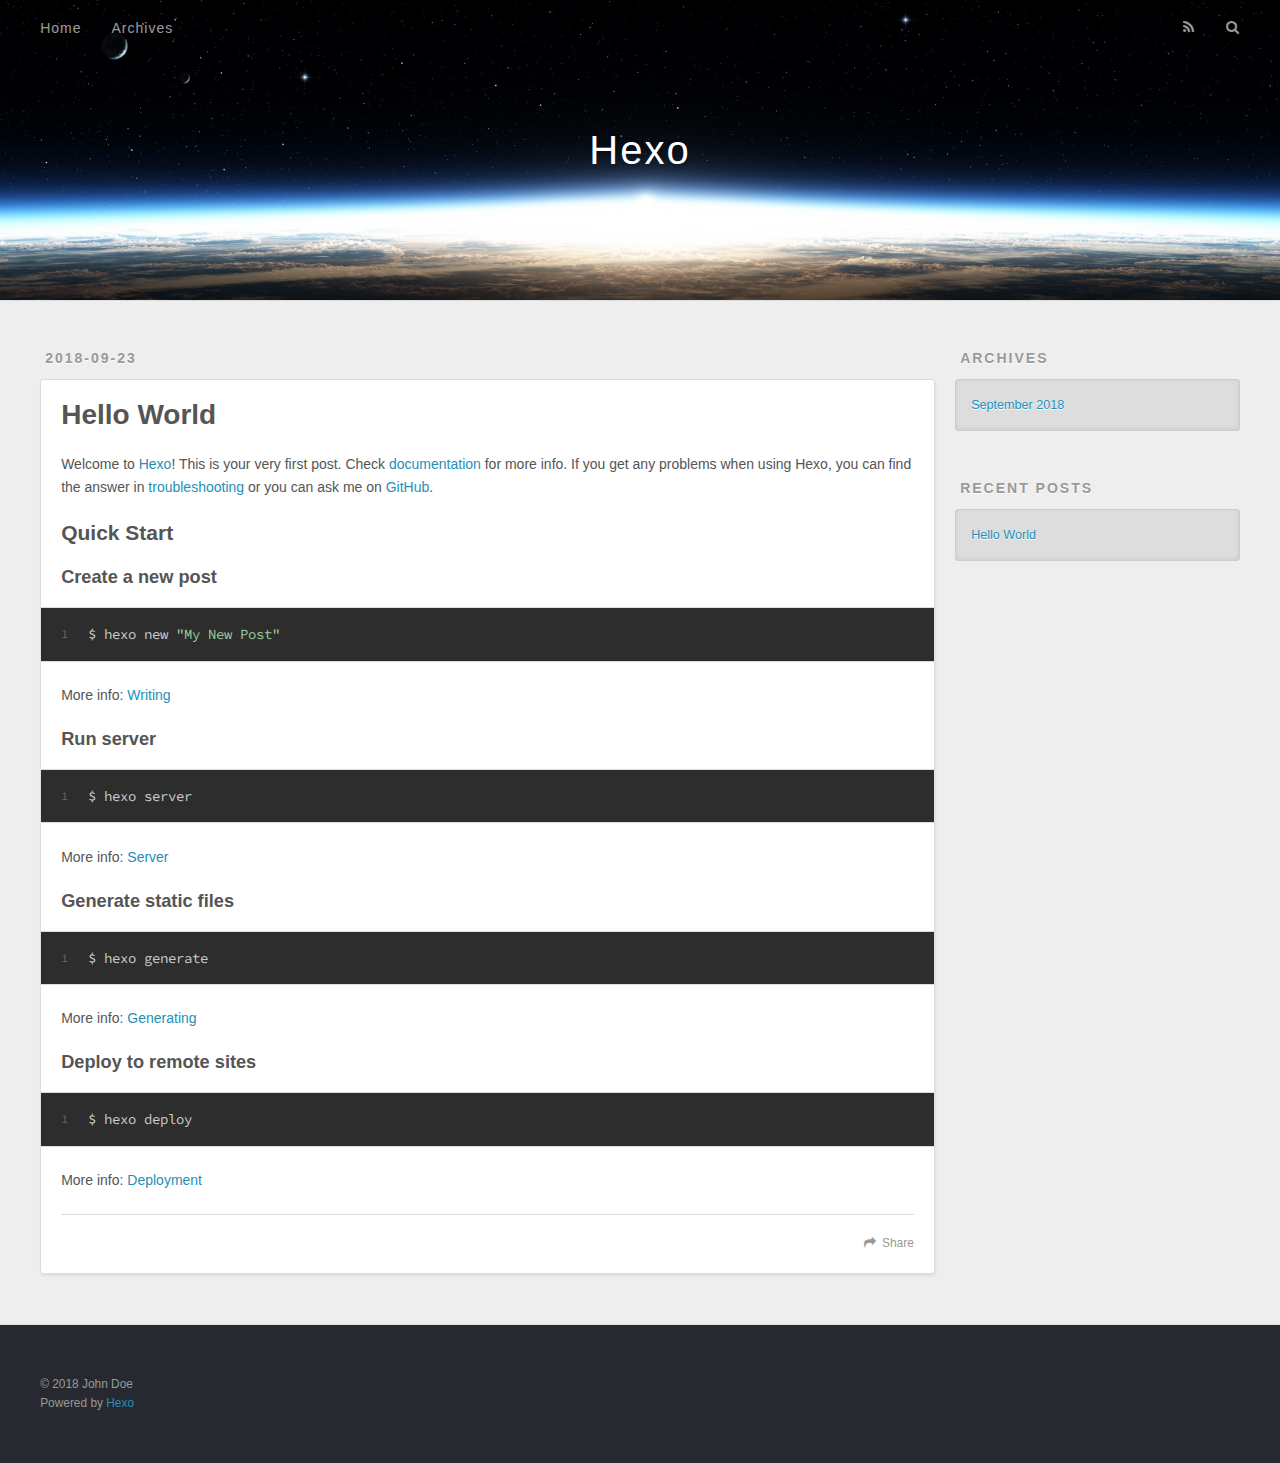
==== index.html @ f65abc01 "Site updated: 2018-09-23 00:51:08" ====
<!DOCTYPE html>
<html>
<head>
  <meta charset="utf-8">
  

  
  <title>Hexo</title>
  <meta name="viewport" content="width=device-width, initial-scale=1, maximum-scale=1">
  <meta property="og:type" content="website">
<meta property="og:title" content="Hexo">
<meta property="og:url" content="http://evan07.github.io/index.html">
<meta property="og:site_name" content="Hexo">
<meta property="og:locale" content="default">
<meta name="twitter:card" content="summary">
<meta name="twitter:title" content="Hexo">
  
    <link rel="alternate" href="/atom.xml" title="Hexo" type="application/atom+xml">
  
  
    <link rel="icon" href="/favicon.png">
  
  
    <link href="//fonts.googleapis.com/css?family=Source+Code+Pro" rel="stylesheet" type="text/css">
  
  <link rel="stylesheet" href="/css/style.css">
</head>

<body>
  <div id="container">
    <div id="wrap">
      <header id="header">
  <div id="banner"></div>
  <div id="header-outer" class="outer">
    <div id="header-title" class="inner">
      <h1 id="logo-wrap">
        <a href="/" id="logo">Hexo</a>
      </h1>
      
    </div>
    <div id="header-inner" class="inner">
      <nav id="main-nav">
        <a id="main-nav-toggle" class="nav-icon"></a>
        
          <a class="main-nav-link" href="/">Home</a>
        
          <a class="main-nav-link" href="/archives">Archives</a>
        
      </nav>
      <nav id="sub-nav">
        
          <a id="nav-rss-link" class="nav-icon" href="/atom.xml" title="RSS Feed"></a>
        
        <a id="nav-search-btn" class="nav-icon" title="Search"></a>
      </nav>
      <div id="search-form-wrap">
        <form action="//google.com/search" method="get" accept-charset="UTF-8" class="search-form"><input type="search" name="q" class="search-form-input" placeholder="Search"><button type="submit" class="search-form-submit">&#xF002;</button><input type="hidden" name="sitesearch" value="http://evan07.github.io"></form>
      </div>
    </div>
  </div>
</header>
      <div class="outer">
        <section id="main">
  
    <article id="post-hello-world" class="article article-type-post" itemscope itemprop="blogPost">
  <div class="article-meta">
    <a href="/2018/09/23/hello-world/" class="article-date">
  <time datetime="2018-09-22T16:39:13.902Z" itemprop="datePublished">2018-09-23</time>
</a>
    
  </div>
  <div class="article-inner">
    
    
      <header class="article-header">
        
  
    <h1 itemprop="name">
      <a class="article-title" href="/2018/09/23/hello-world/">Hello World</a>
    </h1>
  

      </header>
    
    <div class="article-entry" itemprop="articleBody">
      
        <p>Welcome to <a href="https://hexo.io/" target="_blank" rel="noopener">Hexo</a>! This is your very first post. Check <a href="https://hexo.io/docs/" target="_blank" rel="noopener">documentation</a> for more info. If you get any problems when using Hexo, you can find the answer in <a href="https://hexo.io/docs/troubleshooting.html" target="_blank" rel="noopener">troubleshooting</a> or you can ask me on <a href="https://github.com/hexojs/hexo/issues" target="_blank" rel="noopener">GitHub</a>.</p>
<h2 id="Quick-Start"><a href="#Quick-Start" class="headerlink" title="Quick Start"></a>Quick Start</h2><h3 id="Create-a-new-post"><a href="#Create-a-new-post" class="headerlink" title="Create a new post"></a>Create a new post</h3><figure class="highlight bash"><table><tr><td class="gutter"><pre><span class="line">1</span><br></pre></td><td class="code"><pre><span class="line">$ hexo new <span class="string">"My New Post"</span></span><br></pre></td></tr></table></figure>
<p>More info: <a href="https://hexo.io/docs/writing.html" target="_blank" rel="noopener">Writing</a></p>
<h3 id="Run-server"><a href="#Run-server" class="headerlink" title="Run server"></a>Run server</h3><figure class="highlight bash"><table><tr><td class="gutter"><pre><span class="line">1</span><br></pre></td><td class="code"><pre><span class="line">$ hexo server</span><br></pre></td></tr></table></figure>
<p>More info: <a href="https://hexo.io/docs/server.html" target="_blank" rel="noopener">Server</a></p>
<h3 id="Generate-static-files"><a href="#Generate-static-files" class="headerlink" title="Generate static files"></a>Generate static files</h3><figure class="highlight bash"><table><tr><td class="gutter"><pre><span class="line">1</span><br></pre></td><td class="code"><pre><span class="line">$ hexo generate</span><br></pre></td></tr></table></figure>
<p>More info: <a href="https://hexo.io/docs/generating.html" target="_blank" rel="noopener">Generating</a></p>
<h3 id="Deploy-to-remote-sites"><a href="#Deploy-to-remote-sites" class="headerlink" title="Deploy to remote sites"></a>Deploy to remote sites</h3><figure class="highlight bash"><table><tr><td class="gutter"><pre><span class="line">1</span><br></pre></td><td class="code"><pre><span class="line">$ hexo deploy</span><br></pre></td></tr></table></figure>
<p>More info: <a href="https://hexo.io/docs/deployment.html" target="_blank" rel="noopener">Deployment</a></p>

      
    </div>
    <footer class="article-footer">
      <a data-url="http://evan07.github.io/2018/09/23/hello-world/" data-id="cjmdo7o810000mcu5hd2kvxlh" class="article-share-link">Share</a>
      
      
    </footer>
  </div>
  
</article>


  


</section>
        
          <aside id="sidebar">
  
    

  
    

  
    
  
    
  <div class="widget-wrap">
    <h3 class="widget-title">Archives</h3>
    <div class="widget">
      <ul class="archive-list"><li class="archive-list-item"><a class="archive-list-link" href="/archives/2018/09/">September 2018</a></li></ul>
    </div>
  </div>


  
    
  <div class="widget-wrap">
    <h3 class="widget-title">Recent Posts</h3>
    <div class="widget">
      <ul>
        
          <li>
            <a href="/2018/09/23/hello-world/">Hello World</a>
          </li>
        
      </ul>
    </div>
  </div>

  
</aside>
        
      </div>
      <footer id="footer">
  
  <div class="outer">
    <div id="footer-info" class="inner">
      &copy; 2018 John Doe<br>
      Powered by <a href="http://hexo.io/" target="_blank">Hexo</a>
    </div>
  </div>
</footer>
    </div>
    <nav id="mobile-nav">
  
    <a href="/" class="mobile-nav-link">Home</a>
  
    <a href="/archives" class="mobile-nav-link">Archives</a>
  
</nav>
    

<script src="//ajax.googleapis.com/ajax/libs/jquery/2.0.3/jquery.min.js"></script>


  <link rel="stylesheet" href="/fancybox/jquery.fancybox.css">
  <script src="/fancybox/jquery.fancybox.pack.js"></script>


<script src="/js/script.js"></script>



  </div>
</body>
</html>
---- css/style.css ----
body {
  width: 100%;
}
body:before,
body:after {
  content: "";
  display: table;
}
body:after {
  clear: both;
}
html,
body,
div,
span,
applet,
object,
iframe,
h1,
h2,
h3,
h4,
h5,
h6,
p,
blockquote,
pre,
a,
abbr,
acronym,
address,
big,
cite,
code,
del,
dfn,
em,
img,
ins,
kbd,
q,
s,
samp,
small,
strike,
strong,
sub,
sup,
tt,
var,
dl,
dt,
dd,
ol,
ul,
li,
fieldset,
form,
label,
legend,
table,
caption,
tbody,
tfoot,
thead,
tr,
th,
td {
  margin: 0;
  padding: 0;
  border: 0;
  outline: 0;
  font-weight: inherit;
  font-style: inherit;
  font-family: inherit;
  font-size: 100%;
  vertical-align: baseline;
}
body {
  line-height: 1;
  color: #000;
  background: #fff;
}
ol,
ul {
  list-style: none;
}
table {
  border-collapse: separate;
  border-spacing: 0;
  vertical-align: middle;
}
caption,
th,
td {
  text-align: left;
  font-weight: normal;
  vertical-align: middle;
}
a img {
  border: none;
}
input,
button {
  margin: 0;
  padding: 0;
}
input::-moz-focus-inner,
button::-moz-focus-inner {
  border: 0;
  padding: 0;
}
@font-face {
  font-family: FontAwesome;
  font-style: normal;
  font-weight: normal;
  src: url("fonts/fontawesome-webfont.eot?v=#4.0.3");
  src: url("fonts/fontawesome-webfont.eot?#iefix&v=#4.0.3") format("embedded-opentype"), url("fonts/fontawesome-webfont.woff?v=#4.0.3") format("woff"), url("fonts/fontawesome-webfont.ttf?v=#4.0.3") format("truetype"), url("fonts/fontawesome-webfont.svg#fontawesomeregular?v=#4.0.3") format("svg");
}
html,
body,
#container {
  height: 100%;
}
body {
  background: #eee;
  font: 14px -apple-system, BlinkMacSystemFont, "Segoe UI", "Roboto", "Oxygen", "Ubuntu", "Cantarell", "Fira Sans", "Droid Sans", "Helvetica Neue", sans-serif;
  -webkit-text-size-adjust: 100%;
}
.outer {
  max-width: 1220px;
  margin: 0 auto;
  padding: 0 20px;
}
.outer:before,
.outer:after {
  content: "";
  display: table;
}
.outer:after {
  clear: both;
}
.inner {
  display: inline;
  float: left;
  width: 98.33333333333333%;
  margin: 0 0.833333333333333%;
}
.left,
.alignleft {
  float: left;
}
.right,
.alignright {
  float: right;
}
.clear {
  clear: both;
}
#container {
  position: relative;
}
.mobile-nav-on {
  overflow: hidden;
}
#wrap {
  height: 100%;
  width: 100%;
  position: absolute;
  top: 0;
  left: 0;
  -webkit-transition: 0.2s ease-out;
  -moz-transition: 0.2s ease-out;
  -ms-transition: 0.2s ease-out;
  transition: 0.2s ease-out;
  z-index: 1;
  background: #eee;
}
.mobile-nav-on #wrap {
  left: 280px;
}
@media screen and (min-width: 768px) {
  #main {
    display: inline;
    float: left;
    width: 73.33333333333333%;
    margin: 0 0.833333333333333%;
  }
}
.article-date,
.article-category-link,
.archive-year,
.widget-title {
  text-decoration: none;
  text-transform: uppercase;
  letter-spacing: 2px;
  color: #999;
  margin-bottom: 1em;
  margin-left: 5px;
  line-height: 1em;
  text-shadow: 0 1px #fff;
  font-weight: bold;
}
.article-inner,
.archive-article-inner {
  background: #fff;
  -webkit-box-shadow: 1px 2px 3px #ddd;
  box-shadow: 1px 2px 3px #ddd;
  border: 1px solid #ddd;
  border-radius: 3px;
}
.article-entry h1,
.widget h1 {
  font-size: 2em;
}
.article-entry h2,
.widget h2 {
  font-size: 1.5em;
}
.article-entry h3,
.widget h3 {
  font-size: 1.3em;
}
.article-entry h4,
.widget h4 {
  font-size: 1.2em;
}
.article-entry h5,
.widget h5 {
  font-size: 1em;
}
.article-entry h6,
.widget h6 {
  font-size: 1em;
  color: #999;
}
.article-entry hr,
.widget hr {
  border: 1px dashed #ddd;
}
.article-entry strong,
.widget strong {
  font-weight: bold;
}
.article-entry em,
.widget em,
.article-entry cite,
.widget cite {
  font-style: italic;
}
.article-entry sup,
.widget sup,
.article-entry sub,
.widget sub {
  font-size: 0.75em;
  line-height: 0;
  position: relative;
  vertical-align: baseline;
}
.article-entry sup,
.widget sup {
  top: -0.5em;
}
.article-entry sub,
.widget sub {
  bottom: -0.2em;
}
.article-entry small,
.widget small {
  font-size: 0.85em;
}
.article-entry acronym,
.widget acronym,
.article-entry abbr,
.widget abbr {
  border-bottom: 1px dotted;
}
.article-entry ul,
.widget ul,
.article-entry ol,
.widget ol,
.article-entry dl,
.widget dl {
  margin: 0 20px;
  line-height: 1.6em;
}
.article-entry ul ul,
.widget ul ul,
.article-entry ol ul,
.widget ol ul,
.article-entry ul ol,
.widget ul ol,
.article-entry ol ol,
.widget ol ol {
  margin-top: 0;
  margin-bottom: 0;
}
.article-entry ul,
.widget ul {
  list-style: disc;
}
.article-entry ol,
.widget ol {
  list-style: decimal;
}
.article-entry dt,
.widget dt {
  font-weight: bold;
}
#header {
  height: 300px;
  position: relative;
  border-bottom: 1px solid #ddd;
}
#header:before,
#header:after {
  content: "";
  position: absolute;
  left: 0;
  right: 0;
  height: 40px;
}
#header:before {
  top: 0;
  background: -webkit-linear-gradient(rgba(0,0,0,0.2), transparent);
  background: -moz-linear-gradient(rgba(0,0,0,0.2), transparent);
  background: -ms-linear-gradient(rgba(0,0,0,0.2), transparent);
  background: linear-gradient(rgba(0,0,0,0.2), transparent);
}
#header:after {
  bottom: 0;
  background: -webkit-linear-gradient(transparent, rgba(0,0,0,0.2));
  background: -moz-linear-gradient(transparent, rgba(0,0,0,0.2));
  background: -ms-linear-gradient(transparent, rgba(0,0,0,0.2));
  background: linear-gradient(transparent, rgba(0,0,0,0.2));
}
#header-outer {
  height: 100%;
  position: relative;
}
#header-inner {
  position: relative;
  overflow: hidden;
}
#banner {
  position: absolute;
  top: 0;
  left: 0;
  width: 100%;
  height: 100%;
  background: url("images/banner.jpg") center #000;
  -webkit-background-size: cover;
  -moz-background-size: cover;
  background-size: cover;
  z-index: -1;
}
#header-title {
  text-align: center;
  height: 40px;
  position: absolute;
  top: 50%;
  left: 0;
  margin-top: -20px;
}
#logo,
#subtitle {
  text-decoration: none;
  color: #fff;
  font-weight: 300;
  text-shadow: 0 1px 4px rgba(0,0,0,0.3);
}
#logo {
  font-size: 40px;
  line-height: 40px;
  letter-spacing: 2px;
}
#subtitle {
  font-size: 16px;
  line-height: 16px;
  letter-spacing: 1px;
}
#subtitle-wrap {
  margin-top: 16px;
}
#main-nav {
  float: left;
  margin-left: -15px;
}
.nav-icon,
.main-nav-link {
  float: left;
  color: #fff;
  opacity: 0.6;
  text-decoration: none;
  text-shadow: 0 1px rgba(0,0,0,0.2);
  -webkit-transition: opacity 0.2s;
  -moz-transition: opacity 0.2s;
  -ms-transition: opacity 0.2s;
  transition: opacity 0.2s;
  display: block;
  padding: 20px 15px;
}
.nav-icon:hover,
.main-nav-link:hover {
  opacity: 1;
}
.nav-icon {
  font-family: FontAwesome;
  text-align: center;
  font-size: 14px;
  width: 14px;
  height: 14px;
  padding: 20px 15px;
  position: relative;
  cursor: pointer;
}
.main-nav-link {
  font-weight: 300;
  letter-spacing: 1px;
}
@media screen and (max-width: 479px) {
  .main-nav-link {
    display: none;
  }
}
#main-nav-toggle {
  display: none;
}
#main-nav-toggle:before {
  content: "\f0c9";
}
@media screen and (max-width: 479px) {
  #main-nav-toggle {
    display: block;
  }
}
#sub-nav {
  float: right;
  margin-right: -15px;
}
#nav-rss-link:before {
  content: "\f09e";
}
#nav-search-btn:before {
  content: "\f002";
}
#search-form-wrap {
  position: absolute;
  top: 15px;
  width: 150px;
  height: 30px;
  right: -150px;
  opacity: 0;
  -webkit-transition: 0.2s ease-out;
  -moz-transition: 0.2s ease-out;
  -ms-transition: 0.2s ease-out;
  transition: 0.2s ease-out;
}
#search-form-wrap.on {
  opacity: 1;
  right: 0;
}
@media screen and (max-width: 479px) {
  #search-form-wrap {
    width: 100%;
    right: -100%;
  }
}
.search-form {
  position: absolute;
  top: 0;
  left: 0;
  right: 0;
  background: #fff;
  padding: 5px 15px;
  border-radius: 15px;
  -webkit-box-shadow: 0 0 10px rgba(0,0,0,0.3);
  box-shadow: 0 0 10px rgba(0,0,0,0.3);
}
.search-form-input {
  border: none;
  background: none;
  color: #555;
  width: 100%;
  font: 13px -apple-system, BlinkMacSystemFont, "Segoe UI", "Roboto", "Oxygen", "Ubuntu", "Cantarell", "Fira Sans", "Droid Sans", "Helvetica Neue", sans-serif;
  outline: none;
}
.search-form-input::-webkit-search-results-decoration,
.search-form-input::-webkit-search-cancel-button {
  -webkit-appearance: none;
}
.search-form-submit {
  position: absolute;
  top: 50%;
  right: 10px;
  margin-top: -7px;
  font: 13px FontAwesome;
  border: none;
  background: none;
  color: #bbb;
  cursor: pointer;
}
.search-form-submit:hover,
.search-form-submit:focus {
  color: #777;
}
.article {
  margin: 50px 0;
}
.article-inner {
  overflow: hidden;
}
.article-meta:before,
.article-meta:after {
  content: "";
  display: table;
}
.article-meta:after {
  clear: both;
}
.article-date {
  float: left;
}
.article-category {
  float: left;
  line-height: 1em;
  color: #ccc;
  text-shadow: 0 1px #fff;
  margin-left: 8px;
}
.article-category:before {
  content: "\2022";
}
.article-category-link {
  margin: 0 12px 1em;
}
.article-header {
  padding: 20px 20px 0;
}
.article-title {
  text-decoration: none;
  font-size: 2em;
  font-weight: bold;
  color: #555;
  line-height: 1.1em;
  -webkit-transition: color 0.2s;
  -moz-transition: color 0.2s;
  -ms-transition: color 0.2s;
  transition: color 0.2s;
}
a.article-title:hover {
  color: #258fb8;
}
.article-entry {
  color: #555;
  padding: 0 20px;
}
.article-entry:before,
.article-entry:after {
  content: "";
  display: table;
}
.article-entry:after {
  clear: both;
}
.article-entry p,
.article-entry table {
  line-height: 1.6em;
  margin: 1.6em 0;
}
.article-entry h1,
.article-entry h2,
.article-entry h3,
.article-entry h4,
.article-entry h5,
.article-entry h6 {
  font-weight: bold;
}
.article-entry h1,
.article-entry h2,
.article-entry h3,
.article-entry h4,
.article-entry h5,
.article-entry h6 {
  line-height: 1.1em;
  margin: 1.1em 0;
}
.article-entry a {
  color: #258fb8;
  text-decoration: none;
}
.article-entry a:hover {
  text-decoration: underline;
}
.article-entry ul,
.article-entry ol,
.article-entry dl {
  margin-top: 1.6em;
  margin-bottom: 1.6em;
}
.article-entry img,
.article-entry video {
  max-width: 100%;
  height: auto;
  display: block;
  margin: auto;
}
.article-entry iframe {
  border: none;
}
.article-entry table {
  width: 100%;
  border-collapse: collapse;
  border-spacing: 0;
}
.article-entry th {
  font-weight: bold;
  border-bottom: 3px solid #ddd;
  padding-bottom: 0.5em;
}
.article-entry td {
  border-bottom: 1px solid #ddd;
  padding: 10px 0;
}
.article-entry blockquote {
  font-family: Georgia, "Times New Roman", serif;
  font-size: 1.4em;
  margin: 1.6em 20px;
  text-align: center;
}
.article-entry blockquote footer {
  font-size: 14px;
  margin: 1.6em 0;
  font-family: -apple-system, BlinkMacSystemFont, "Segoe UI", "Roboto", "Oxygen", "Ubuntu", "Cantarell", "Fira Sans", "Droid Sans", "Helvetica Neue", sans-serif;
}
.article-entry blockquote footer cite:before {
  content: "—";
  padding: 0 0.5em;
}
.article-entry .pullquote {
  text-align: left;
  width: 45%;
  margin: 0;
}
.article-entry .pullquote.left {
  margin-left: 0.5em;
  margin-right: 1em;
}
.article-entry .pullquote.right {
  margin-right: 0.5em;
  margin-left: 1em;
}
.article-entry .caption {
  color: #999;
  display: block;
  font-size: 0.9em;
  margin-top: 0.5em;
  position: relative;
  text-align: center;
}
.article-entry .video-container {
  position: relative;
  padding-top: 56.25%;
  height: 0;
  overflow: hidden;
}
.article-entry .video-container iframe,
.article-entry .video-container object,
.article-entry .video-container embed {
  position: absolute;
  top: 0;
  left: 0;
  width: 100%;
  height: 100%;
  margin-top: 0;
}
.article-more-link a {
  display: inline-block;
  line-height: 1em;
  padding: 6px 15px;
  border-radius: 15px;
  background: #eee;
  color: #999;
  text-shadow: 0 1px #fff;
  text-decoration: none;
}
.article-more-link a:hover {
  background: #258fb8;
  color: #fff;
  text-decoration: none;
  text-shadow: 0 1px #1e7293;
}
.article-footer {
  font-size: 0.85em;
  line-height: 1.6em;
  border-top: 1px solid #ddd;
  padding-top: 1.6em;
  margin: 0 20px 20px;
}
.article-footer:before,
.article-footer:after {
  content: "";
  display: table;
}
.article-footer:after {
  clear: both;
}
.article-footer a {
  color: #999;
  text-decoration: none;
}
.article-footer a:hover {
  color: #555;
}
.article-tag-list-item {
  float: left;
  margin-right: 10px;
}
.article-tag-list-link:before {
  content: "#";
}
.article-comment-link {
  float: right;
}
.article-comment-link:before {
  content: "\f075";
  font-family: FontAwesome;
  padding-right: 8px;
}
.article-share-link {
  cursor: pointer;
  float: right;
  margin-left: 20px;
}
.article-share-link:before {
  content: "\f064";
  font-family: FontAwesome;
  padding-right: 6px;
}
#article-nav {
  position: relative;
}
#article-nav:before,
#article-nav:after {
  content: "";
  display: table;
}
#article-nav:after {
  clear: both;
}
@media screen and (min-width: 768px) {
  #article-nav {
    margin: 50px 0;
  }
  #article-nav:before {
    width: 8px;
    height: 8px;
    position: absolute;
    top: 50%;
    left: 50%;
    margin-top: -4px;
    margin-left: -4px;
    content: "";
    border-radius: 50%;
    background: #ddd;
    -webkit-box-shadow: 0 1px 2px #fff;
    box-shadow: 0 1px 2px #fff;
  }
}
.article-nav-link-wrap {
  text-decoration: none;
  text-shadow: 0 1px #fff;
  color: #999;
  -webkit-box-sizing: border-box;
  -moz-box-sizing: border-box;
  box-sizing: border-box;
  margin-top: 50px;
  text-align: center;
  display: block;
}
.article-nav-link-wrap:hover {
  color: #555;
}
@media screen and (min-width: 768px) {
  .article-nav-link-wrap {
    width: 50%;
    margin-top: 0;
  }
}
@media screen and (min-width: 768px) {
  #article-nav-newer {
    float: left;
    text-align: right;
    padding-right: 20px;
  }
}
@media screen and (min-width: 768px) {
  #article-nav-older {
    float: right;
    text-align: left;
    padding-left: 20px;
  }
}
.article-nav-caption {
  text-transform: uppercase;
  letter-spacing: 2px;
  color: #ddd;
  line-height: 1em;
  font-weight: bold;
}
#article-nav-newer .article-nav-caption {
  margin-right: -2px;
}
.article-nav-title {
  font-size: 0.85em;
  line-height: 1.6em;
  margin-top: 0.5em;
}
.article-share-box {
  position: absolute;
  display: none;
  background: #fff;
  -webkit-box-shadow: 1px 2px 10px rgba(0,0,0,0.2);
  box-shadow: 1px 2px 10px rgba(0,0,0,0.2);
  border-radius: 3px;
  margin-left: -145px;
  overflow: hidden;
  z-index: 1;
}
.article-share-box.on {
  display: block;
}
.article-share-input {
  width: 100%;
  background: none;
  -webkit-box-sizing: border-box;
  -moz-box-sizing: border-box;
  box-sizing: border-box;
  font: 14px -apple-system, BlinkMacSystemFont, "Segoe UI", "Roboto", "Oxygen", "Ubuntu", "Cantarell", "Fira Sans", "Droid Sans", "Helvetica Neue", sans-serif;
  padding: 0 15px;
  color: #555;
  outline: none;
  border: 1px solid #ddd;
  border-radius: 3px 3px 0 0;
  height: 36px;
  line-height: 36px;
}
.article-share-links {
  background: #eee;
}
.article-share-links:before,
.article-share-links:after {
  content: "";
  display: table;
}
.article-share-links:after {
  clear: both;
}
.article-share-twitter,
.article-share-facebook,
.article-share-pinterest,
.article-share-google {
  width: 50px;
  height: 36px;
  display: block;
  float: left;
  position: relative;
  color: #999;
  text-shadow: 0 1px #fff;
}
.article-share-twitter:before,
.article-share-facebook:before,
.article-share-pinterest:before,
.article-share-google:before {
  font-size: 20px;
  font-family: FontAwesome;
  width: 20px;
  height: 20px;
  position: absolute;
  top: 50%;
  left: 50%;
  margin-top: -10px;
  margin-left: -10px;
  text-align: center;
}
.article-share-twitter:hover,
.article-share-facebook:hover,
.article-share-pinterest:hover,
.article-share-google:hover {
  color: #fff;
}
.article-share-twitter:before {
  content: "\f099";
}
.article-share-twitter:hover {
  background: #00aced;
  text-shadow: 0 1px #008abe;
}
.article-share-facebook:before {
  content: "\f09a";
}
.article-share-facebook:hover {
  background: #3b5998;
  text-shadow: 0 1px #2f477a;
}
.article-share-pinterest:before {
  content: "\f0d2";
}
.article-share-pinterest:hover {
  background: #cb2027;
  text-shadow: 0 1px #a21a1f;
}
.article-share-google:before {
  content: "\f0d5";
}
.article-share-google:hover {
  background: #dd4b39;
  text-shadow: 0 1px #be3221;
}
.article-gallery {
  background: #000;
  position: relative;
}
.article-gallery-photos {
  position: relative;
  overflow: hidden;
}
.article-gallery-img {
  display: none;
  max-width: 100%;
}
.article-gallery-img:first-child {
  display: block;
}
.article-gallery-img.loaded {
  position: absolute;
  display: block;
}
.article-gallery-img img {
  display: block;
  max-width: 100%;
  margin: 0 auto;
}
#comments {
  background: #fff;
  -webkit-box-shadow: 1px 2px 3px #ddd;
  box-shadow: 1px 2px 3px #ddd;
  padding: 20px;
  border: 1px solid #ddd;
  border-radius: 3px;
  margin: 50px 0;
}
#comments a {
  color: #258fb8;
}
.archives-wrap {
  margin: 50px 0;
}
.archives:before,
.archives:after {
  content: "";
  display: table;
}
.archives:after {
  clear: both;
}
.archive-year-wrap {
  margin-bottom: 1em;
}
.archives {
  -webkit-column-gap: 10px;
  -moz-column-gap: 10px;
  column-gap: 10px;
}
@media screen and (min-width: 480px) and (max-width: 767px) {
  .archives {
    -webkit-column-count: 2;
    -moz-column-count: 2;
    column-count: 2;
  }
}
@media screen and (min-width: 768px) {
  .archives {
    -webkit-column-count: 3;
    -moz-column-count: 3;
    column-count: 3;
  }
}
.archive-article {
  -webkit-column-break-inside: avoid;
  page-break-inside: avoid;
  overflow: hidden;
  break-inside: avoid-column;
}
.archive-article-inner {
  padding: 10px;
  margin-bottom: 15px;
}
.archive-article-title {
  text-decoration: none;
  font-weight: bold;
  color: #555;
  -webkit-transition: color 0.2s;
  -moz-transition: color 0.2s;
  -ms-transition: color 0.2s;
  transition: color 0.2s;
  line-height: 1.6em;
}
.archive-article-title:hover {
  color: #258fb8;
}
.archive-article-footer {
  margin-top: 1em;
}
.archive-article-date {
  color: #999;
  text-decoration: none;
  font-size: 0.85em;
  line-height: 1em;
  margin-bottom: 0.5em;
  display: block;
}
#page-nav {
  margin: 50px auto;
  background: #fff;
  -webkit-box-shadow: 1px 2px 3px #ddd;
  box-shadow: 1px 2px 3px #ddd;
  border: 1px solid #ddd;
  border-radius: 3px;
  text-align: center;
  color: #999;
  overflow: hidden;
}
#page-nav:before,
#page-nav:after {
  content: "";
  display: table;
}
#page-nav:after {
  clear: both;
}
#page-nav a,
#page-nav span {
  padding: 10px 20px;
  line-height: 1;
  height: 2ex;
}
#page-nav a {
  color: #999;
  text-decoration: none;
}
#page-nav a:hover {
  background: #999;
  color: #fff;
}
#page-nav .prev {
  float: left;
}
#page-nav .next {
  float: right;
}
#page-nav .page-number {
  display: inline-block;
}
@media screen and (max-width: 479px) {
  #page-nav .page-number {
    display: none;
  }
}
#page-nav .current {
  color: #555;
  font-weight: bold;
}
#page-nav .space {
  color: #ddd;
}
#footer {
  background: #262a30;
  padding: 50px 0;
  border-top: 1px solid #ddd;
  color: #999;
}
#footer a {
  color: #258fb8;
  text-decoration: none;
}
#footer a:hover {
  text-decoration: underline;
}
#footer-info {
  line-height: 1.6em;
  font-size: 0.85em;
}
.article-entry pre,
.article-entry .highlight {
  background: #2d2d2d;
  margin: 0 -20px;
  padding: 15px 20px;
  border-style: solid;
  border-color: #ddd;
  border-width: 1px 0;
  overflow: auto;
  color: #ccc;
  line-height: 22.400000000000002px;
}
.article-entry .highlight .gutter pre,
.article-entry .gist .gist-file .gist-data .line-numbers {
  color: #666;
  font-size: 0.85em;
}
.article-entry pre,
.article-entry code {
  font-family: "Source Code Pro", Consolas, Monaco, Menlo, Consolas, monospace;
}
.article-entry code {
  background: #eee;
  text-shadow: 0 1px #fff;
  padding: 0 0.3em;
}
.article-entry pre code {
  background: none;
  text-shadow: none;
  padding: 0;
}
.article-entry .highlight pre {
  border: none;
  margin: 0;
  padding: 0;
}
.article-entry .highlight table {
  margin: 0;
  width: auto;
}
.article-entry .highlight td {
  border: none;
  padding: 0;
}
.article-entry .highlight figcaption {
  font-size: 0.85em;
  color: #999;
  line-height: 1em;
  margin-bottom: 1em;
}
.article-entry .highlight figcaption:before,
.article-entry .highlight figcaption:after {
  content: "";
  display: table;
}
.article-entry .highlight figcaption:after {
  clear: both;
}
.article-entry .highlight figcaption a {
  float: right;
}
.article-entry .highlight .gutter pre {
  text-align: right;
  padding-right: 20px;
}
.article-entry .highlight .line {
  height: 22.400000000000002px;
}
.article-entry .highlight .line.marked {
  background: #515151;
}
.article-entry .gist {
  margin: 0 -20px;
  border-style: solid;
  border-color: #ddd;
  border-width: 1px 0;
  background: #2d2d2d;
  padding: 15px 20px 15px 0;
}
.article-entry .gist .gist-file {
  border: none;
  font-family: "Source Code Pro", Consolas, Monaco, Menlo, Consolas, monospace;
  margin: 0;
}
.article-entry .gist .gist-file .gist-data {
  background: none;
  border: none;
}
.article-entry .gist .gist-file .gist-data .line-numbers {
  background: none;
  border: none;
  padding: 0 20px 0 0;
}
.article-entry .gist .gist-file .gist-data .line-data {
  padding: 0 !important;
}
.article-entry .gist .gist-file .highlight {
  margin: 0;
  padding: 0;
  border: none;
}
.article-entry .gist .gist-file .gist-meta {
  background: #2d2d2d;
  color: #999;
  font: 0.85em -apple-system, BlinkMacSystemFont, "Segoe UI", "Roboto", "Oxygen", "Ubuntu", "Cantarell", "Fira Sans", "Droid Sans", "Helvetica Neue", sans-serif;
  text-shadow: 0 0;
  padding: 0;
  margin-top: 1em;
  margin-left: 20px;
}
.article-entry .gist .gist-file .gist-meta a {
  color: #258fb8;
  font-weight: normal;
}
.article-entry .gist .gist-file .gist-meta a:hover {
  text-decoration: underline;
}
pre .comment,
pre .title {
  color: #999;
}
pre .variable,
pre .attribute,
pre .tag,
pre .regexp,
pre .ruby .constant,
pre .xml .tag .title,
pre .xml .pi,
pre .xml .doctype,
pre .html .doctype,
pre .css .id,
pre .css .class,
pre .css .pseudo {
  color: #f2777a;
}
pre .number,
pre .preprocessor,
pre .built_in,
pre .literal,
pre .params,
pre .constant {
  color: #f99157;
}
pre .class,
pre .ruby .class .title,
pre .css .rules .attribute {
  color: #9c9;
}
pre .string,
pre .value,
pre .inheritance,
pre .header,
pre .ruby .symbol,
pre .xml .cdata {
  color: #9c9;
}
pre .css .hexcolor {
  color: #6cc;
}
pre .function,
pre .python .decorator,
pre .python .title,
pre .ruby .function .title,
pre .ruby .title .keyword,
pre .perl .sub,
pre .javascript .title,
pre .coffeescript .title {
  color: #69c;
}
pre .keyword,
pre .javascript .function {
  color: #c9c;
}
@media screen and (max-width: 479px) {
  #mobile-nav {
    position: absolute;
    top: 0;
    left: 0;
    width: 280px;
    height: 100%;
    background: #191919;
    border-right: 1px solid #fff;
  }
}
@media screen and (max-width: 479px) {
  .mobile-nav-link {
    display: block;
    color: #999;
    text-decoration: none;
    padding: 15px 20px;
    font-weight: bold;
  }
  .mobile-nav-link:hover {
    color: #fff;
  }
}
@media screen and (min-width: 768px) {
  #sidebar {
    display: inline;
    float: left;
    width: 23.333333333333332%;
    margin: 0 0.833333333333333%;
  }
}
.widget-wrap {
  margin: 50px 0;
}
.widget {
  color: #777;
  text-shadow: 0 1px #fff;
  background: #ddd;
  -webkit-box-shadow: 0 -1px 4px #ccc inset;
  box-shadow: 0 -1px 4px #ccc inset;
  border: 1px solid #ccc;
  padding: 15px;
  border-radius: 3px;
}
.widget a {
  color: #258fb8;
  text-decoration: none;
}
.widget a:hover {
  text-decoration: underline;
}
.widget ul ul,
.widget ol ul,
.widget dl ul,
.widget ul ol,
.widget ol ol,
.widget dl ol,
.widget ul dl,
.widget ol dl,
.widget dl dl {
  margin-left: 15px;
  list-style: disc;
}
.widget {
  line-height: 1.6em;
  word-wrap: break-word;
  font-size: 0.9em;
}
.widget ul,
.widget ol {
  list-style: none;
  margin: 0;
}
.widget ul ul,
.widget ol ul,
.widget ul ol,
.widget ol ol {
  margin: 0 20px;
}
.widget ul ul,
.widget ol ul {
  list-style: disc;
}
.widget ul ol,
.widget ol ol {
  list-style: decimal;
}
.category-list-count,
.tag-list-count,
.archive-list-count {
  padding-left: 5px;
  color: #999;
  font-size: 0.85em;
}
.category-list-count:before,
.tag-list-count:before,
.archive-list-count:before {
  content: "(";
}
.category-list-count:after,
.tag-list-count:after,
.archive-list-count:after {
  content: ")";
}
.tagcloud a {
  margin-right: 5px;
  display: inline-block;
}
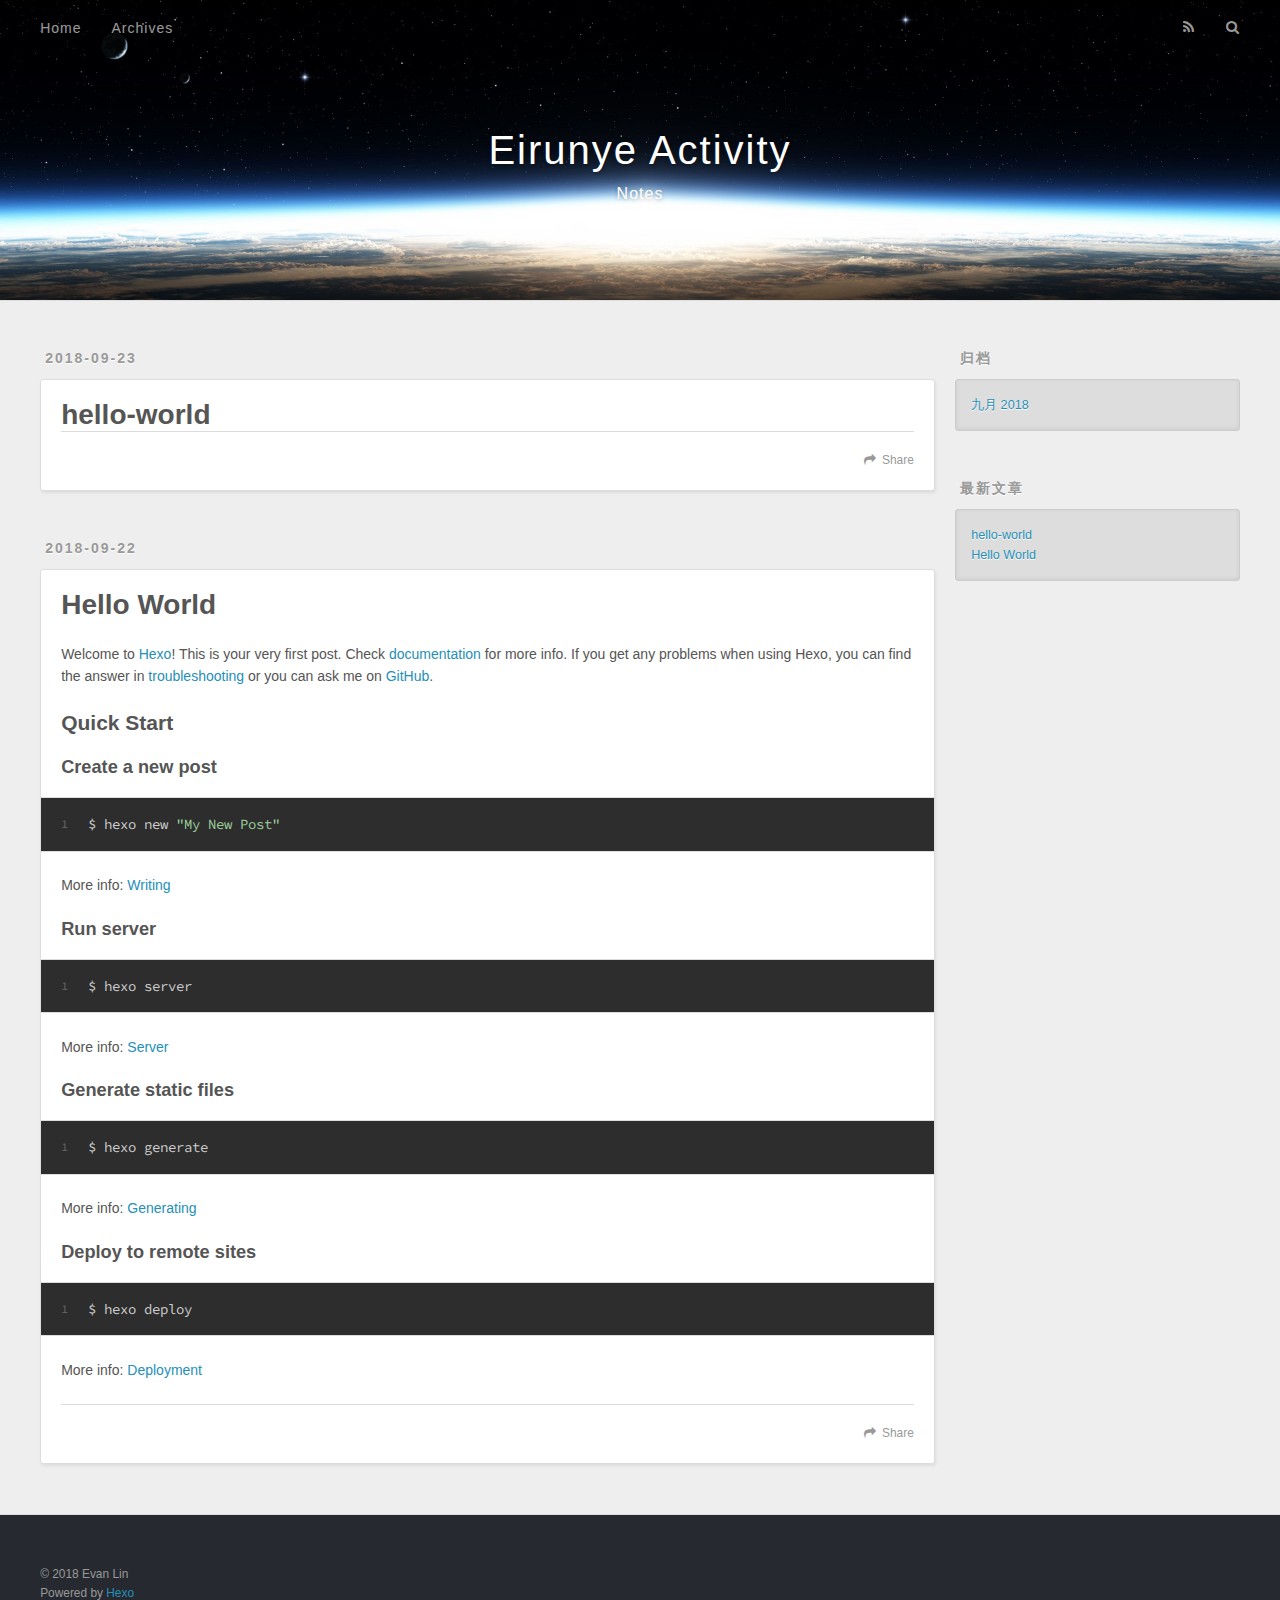
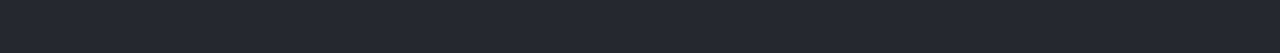
==== commit 14e0d99a: "Site updated: 2018-09-23 01:12:57" ====
--- a/index.html
+++ b/index.html
@@ -5,17 +5,20 @@
   
 
   
-  <title>Hexo</title>
+  <title>Eirunye Activity</title>
   <meta name="viewport" content="width=device-width, initial-scale=1, maximum-scale=1">
-  <meta property="og:type" content="website">
-<meta property="og:title" content="Hexo">
+  <meta name="description" content="This is MyBlog Notes">
+<meta property="og:type" content="website">
+<meta property="og:title" content="Eirunye Activity">
 <meta property="og:url" content="http://evan07.github.io/index.html">
-<meta property="og:site_name" content="Hexo">
-<meta property="og:locale" content="default">
+<meta property="og:site_name" content="Eirunye Activity">
+<meta property="og:description" content="This is MyBlog Notes">
+<meta property="og:locale" content="zh-CN">
 <meta name="twitter:card" content="summary">
-<meta name="twitter:title" content="Hexo">
-  
-    <link rel="alternate" href="/atom.xml" title="Hexo" type="application/atom+xml">
+<meta name="twitter:title" content="Eirunye Activity">
+<meta name="twitter:description" content="This is MyBlog Notes">
+  
+    <link rel="alternate" href="/atom.xml" title="Eirunye Activity" type="application/atom+xml">
   
   
     <link rel="icon" href="/favicon.png">
@@ -34,8 +37,12 @@
   <div id="header-outer" class="outer">
     <div id="header-title" class="inner">
       <h1 id="logo-wrap">
-        <a href="/" id="logo">Hexo</a>
+        <a href="/" id="logo">Eirunye Activity</a>
       </h1>
+      
+        <h2 id="subtitle-wrap">
+          <a href="/" id="subtitle">Notes</a>
+        </h2>
       
     </div>
     <div id="header-inner" class="inner">
@@ -51,7 +58,7 @@
         
           <a id="nav-rss-link" class="nav-icon" href="/atom.xml" title="RSS Feed"></a>
         
-        <a id="nav-search-btn" class="nav-icon" title="Search"></a>
+        <a id="nav-search-btn" class="nav-icon" title="搜索"></a>
       </nav>
       <div id="search-form-wrap">
         <form action="//google.com/search" method="get" accept-charset="UTF-8" class="search-form"><input type="search" name="q" class="search-form-input" placeholder="Search"><button type="submit" class="search-form-submit">&#xF002;</button><input type="hidden" name="sitesearch" value="http://evan07.github.io"></form>
@@ -62,10 +69,46 @@
       <div class="outer">
         <section id="main">
   
+    <article id="post-hello-world-1" class="article article-type-post" itemscope itemprop="blogPost">
+  <div class="article-meta">
+    <a href="/2018/09/23/hello-world-1/" class="article-date">
+  <time datetime="2018-09-23T01:11:45.000Z" itemprop="datePublished">2018-09-23</time>
+</a>
+    
+  </div>
+  <div class="article-inner">
+    
+    
+      <header class="article-header">
+        
+  
+    <h1 itemprop="name">
+      <a class="article-title" href="/2018/09/23/hello-world-1/">hello-world</a>
+    </h1>
+  
+
+      </header>
+    
+    <div class="article-entry" itemprop="articleBody">
+      
+        
+      
+    </div>
+    <footer class="article-footer">
+      <a data-url="http://evan07.github.io/2018/09/23/hello-world-1/" data-id="cjmdozs9s00006su58qbh5nk6" class="article-share-link">Share</a>
+      
+      
+    </footer>
+  </div>
+  
+</article>
+
+
+  
     <article id="post-hello-world" class="article article-type-post" itemscope itemprop="blogPost">
   <div class="article-meta">
     <a href="/2018/09/23/hello-world/" class="article-date">
-  <time datetime="2018-09-22T16:39:13.902Z" itemprop="datePublished">2018-09-23</time>
+  <time datetime="2018-09-22T16:39:13.902Z" itemprop="datePublished">2018-09-22</time>
 </a>
     
   </div>
@@ -97,7 +140,7 @@
       
     </div>
     <footer class="article-footer">
-      <a data-url="http://evan07.github.io/2018/09/23/hello-world/" data-id="cjmdo7o810000mcu5hd2kvxlh" class="article-share-link">Share</a>
+      <a data-url="http://evan07.github.io/2018/09/23/hello-world/" data-id="cjmdozs9w00016su5n0f6d95q" class="article-share-link">Share</a>
       
       
     </footer>
@@ -123,9 +166,9 @@
   
     
   <div class="widget-wrap">
-    <h3 class="widget-title">Archives</h3>
+    <h3 class="widget-title">归档</h3>
     <div class="widget">
-      <ul class="archive-list"><li class="archive-list-item"><a class="archive-list-link" href="/archives/2018/09/">September 2018</a></li></ul>
+      <ul class="archive-list"><li class="archive-list-item"><a class="archive-list-link" href="/archives/2018/09/">九月 2018</a></li></ul>
     </div>
   </div>
 
@@ -133,9 +176,13 @@
   
     
   <div class="widget-wrap">
-    <h3 class="widget-title">Recent Posts</h3>
+    <h3 class="widget-title">最新文章</h3>
     <div class="widget">
       <ul>
+        
+          <li>
+            <a href="/2018/09/23/hello-world-1/">hello-world</a>
+          </li>
         
           <li>
             <a href="/2018/09/23/hello-world/">Hello World</a>
@@ -153,7 +200,7 @@
   
   <div class="outer">
     <div id="footer-info" class="inner">
-      &copy; 2018 John Doe<br>
+      &copy; 2018 Evan Lin<br>
       Powered by <a href="http://hexo.io/" target="_blank">Hexo</a>
     </div>
   </div>
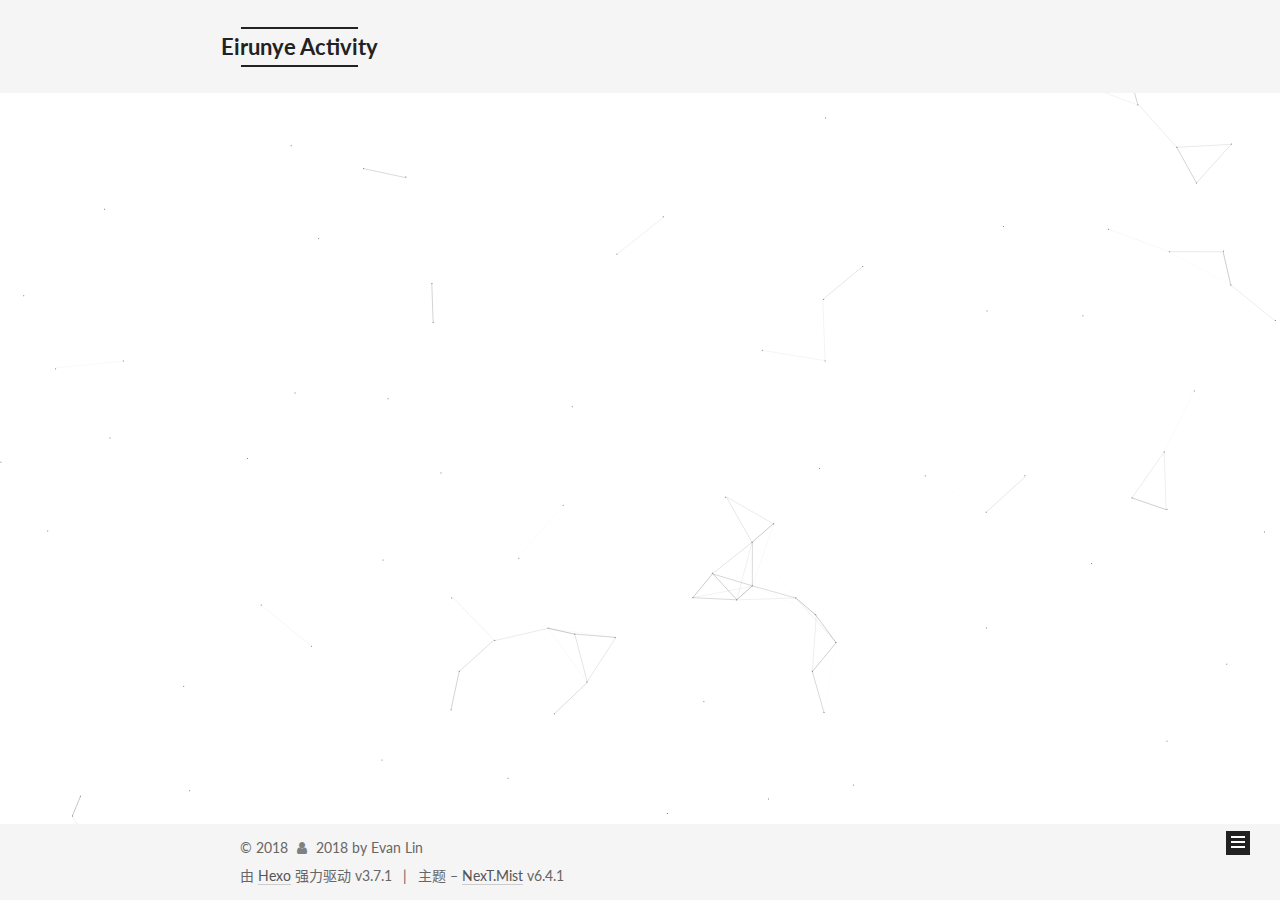
==== commit 1b9bbc76: "Site updated: 2018-09-23 01:46:28" ====
--- a/index.html
+++ b/index.html
@@ -1,12 +1,139 @@
 <!DOCTYPE html>
-<html>
+
+
+
+
+
+
+
+
+
+
+
+
+  
+
+
+<html class="theme-next mist use-motion" lang="zh-CN">
 <head>
-  <meta charset="utf-8">
-  
-
-  
-  <title>Eirunye Activity</title>
-  <meta name="viewport" content="width=device-width, initial-scale=1, maximum-scale=1">
+  <meta charset="UTF-8"/>
+<meta http-equiv="X-UA-Compatible" content="IE=edge" />
+<meta name="viewport" content="width=device-width, initial-scale=1, maximum-scale=2"/>
+<meta name="theme-color" content="#222">
+
+
+
+
+
+
+
+
+
+
+
+
+<meta http-equiv="Cache-Control" content="no-transform" />
+<meta http-equiv="Cache-Control" content="no-siteapp" />
+
+
+
+
+
+
+
+
+
+
+
+
+
+
+
+
+
+
+
+  
+  
+  
+  
+
+  
+    
+    
+  
+
+  
+
+  
+
+  
+
+  
+
+  
+    
+    
+    <link href="//fonts.googleapis.com/css?family=Lato:300,300italic,400,400italic,700,700italic&subset=latin,latin-ext" rel="stylesheet" type="text/css">
+  
+
+
+
+
+
+
+<link href="/lib/font-awesome/css/font-awesome.min.css?v=4.6.2" rel="stylesheet" type="text/css" />
+
+<link href="/css/main.css?v=6.4.1" rel="stylesheet" type="text/css" />
+
+
+  <link rel="apple-touch-icon" sizes="180x180" href="/images/apple-touch-icon-next.png?v=6.4.1">
+
+
+  <link rel="icon" type="image/png" sizes="32x32" href="/images/favicon-32x32-next.png?v=6.4.1">
+
+
+  <link rel="icon" type="image/png" sizes="16x16" href="/images/favicon-16x16-next.png?v=6.4.1">
+
+
+  <link rel="mask-icon" href="/images/logo.svg?v=6.4.1" color="#222">
+
+
+
+
+
+
+
+
+
+<script type="text/javascript" id="hexo.configurations">
+  var NexT = window.NexT || {};
+  var CONFIG = {
+    root: '/',
+    scheme: 'Mist',
+    version: '6.4.1',
+    sidebar: {"position":"left","display":"post","offset":12,"b2t":false,"scrollpercent":false,"onmobile":false},
+    fancybox: false,
+    fastclick: false,
+    lazyload: false,
+    tabs: true,
+    motion: {"enable":true,"async":false,"transition":{"post_block":"fadeIn","post_header":"slideDownIn","post_body":"slideDownIn","coll_header":"slideLeftIn","sidebar":"slideUpIn"}},
+    algolia: {
+      applicationID: '',
+      apiKey: '',
+      indexName: '',
+      hits: {"per_page":10},
+      labels: {"input_placeholder":"Search for Posts","hits_empty":"We didn't find any results for the search: ${query}","hits_stats":"${hits} results found in ${time} ms"}
+    }
+  };
+</script>
+
+
+  
+
+
+
+
   <meta name="description" content="This is MyBlog Notes">
 <meta property="og:type" content="website">
 <meta property="og:title" content="Eirunye Activity">
@@ -17,215 +144,1216 @@
 <meta name="twitter:card" content="summary">
 <meta name="twitter:title" content="Eirunye Activity">
 <meta name="twitter:description" content="This is MyBlog Notes">
-  
-    <link rel="alternate" href="/atom.xml" title="Eirunye Activity" type="application/atom+xml">
-  
-  
-    <link rel="icon" href="/favicon.png">
-  
-  
-    <link href="//fonts.googleapis.com/css?family=Source+Code+Pro" rel="stylesheet" type="text/css">
-  
-  <link rel="stylesheet" href="/css/style.css">
+
+
+
+
+
+
+  <link rel="canonical" href="http://evan07.github.io/"/>
+
+
+
+<script type="text/javascript" id="page.configurations">
+  CONFIG.page = {
+    sidebar: "",
+  };
+</script>
+
+  <title>Eirunye Activity</title>
+  
+
+
+
+
+
+
+
+
+
+  <noscript>
+  <style type="text/css">
+    .use-motion .motion-element,
+    .use-motion .brand,
+    .use-motion .menu-item,
+    .sidebar-inner,
+    .use-motion .post-block,
+    .use-motion .pagination,
+    .use-motion .comments,
+    .use-motion .post-header,
+    .use-motion .post-body,
+    .use-motion .collection-title { opacity: initial; }
+
+    .use-motion .logo,
+    .use-motion .site-title,
+    .use-motion .site-subtitle {
+      opacity: initial;
+      top: initial;
+    }
+
+    .use-motion {
+      .logo-line-before i { left: initial; }
+      .logo-line-after i { right: initial; }
+    }
+  </style>
+</noscript>
+
 </head>
 
-<body>
-  <div id="container">
-    <div id="wrap">
-      <header id="header">
-  <div id="banner"></div>
-  <div id="header-outer" class="outer">
-    <div id="header-title" class="inner">
-      <h1 id="logo-wrap">
-        <a href="/" id="logo">Eirunye Activity</a>
-      </h1>
-      
-        <h2 id="subtitle-wrap">
-          <a href="/" id="subtitle">Notes</a>
-        </h2>
-      
+<body itemscope itemtype="http://schema.org/WebPage" lang="zh-CN">
+
+  
+  
+    
+  
+
+  <div class="container sidebar-position-left 
+  page-home">
+    <div class="headband"></div>
+
+    <header id="header" class="header" itemscope itemtype="http://schema.org/WPHeader">
+      <div class="header-inner"><div class="site-brand-wrapper">
+  <div class="site-meta ">
+    
+
+    <div class="custom-logo-site-title">
+      <a href="/" class="brand" rel="start">
+        <span class="logo-line-before"><i></i></span>
+        <span class="site-title">Eirunye Activity</span>
+        <span class="logo-line-after"><i></i></span>
+      </a>
     </div>
-    <div id="header-inner" class="inner">
-      <nav id="main-nav">
-        <a id="main-nav-toggle" class="nav-icon"></a>
-        
-          <a class="main-nav-link" href="/">Home</a>
-        
-          <a class="main-nav-link" href="/archives">Archives</a>
-        
-      </nav>
-      <nav id="sub-nav">
-        
-          <a id="nav-rss-link" class="nav-icon" href="/atom.xml" title="RSS Feed"></a>
-        
-        <a id="nav-search-btn" class="nav-icon" title="搜索"></a>
-      </nav>
-      <div id="search-form-wrap">
-        <form action="//google.com/search" method="get" accept-charset="UTF-8" class="search-form"><input type="search" name="q" class="search-form-input" placeholder="Search"><button type="submit" class="search-form-submit">&#xF002;</button><input type="hidden" name="sitesearch" value="http://evan07.github.io"></form>
-      </div>
+    
+      
+        <p class="site-subtitle">Notes</p>
+      
+    
+  </div>
+
+  <div class="site-nav-toggle">
+    <button aria-label="切换导航栏">
+      <span class="btn-bar"></span>
+      <span class="btn-bar"></span>
+      <span class="btn-bar"></span>
+    </button>
+  </div>
+</div>
+
+
+
+<nav class="site-nav">
+  
+    <ul id="menu" class="menu">
+      
+        
+        
+        
+          
+          <li class="menu-item menu-item-home menu-item-active">
+    <a href="/" rel="section">
+      <i class="menu-item-icon fa fa-fw fa-home"></i> <br />首页</a>
+  </li>
+        
+        
+        
+          
+          <li class="menu-item menu-item-about">
+    <a href="/about/" rel="section">
+      <i class="menu-item-icon fa fa-fw fa-user"></i> <br />关于</a>
+  </li>
+        
+        
+        
+          
+          <li class="menu-item menu-item-tags">
+    <a href="/tags/" rel="section">
+      <i class="menu-item-icon fa fa-fw fa-tags"></i> <br />标签<span class="badge">0</span></a>
+  </li>
+        
+        
+        
+          
+          <li class="menu-item menu-item-categories">
+    <a href="/categories/" rel="section">
+      <i class="menu-item-icon fa fa-fw fa-th"></i> <br />分类<span class="badge">0</span></a>
+  </li>
+        
+        
+        
+          
+          <li class="menu-item menu-item-archives">
+    <a href="/archives/" rel="section">
+      <i class="menu-item-icon fa fa-fw fa-archive"></i> <br />归档<span class="badge">2</span></a>
+  </li>
+        
+        
+        
+          
+          <li class="menu-item menu-item-schedule">
+    <a href="/schedule/" rel="section">
+      <i class="menu-item-icon fa fa-fw fa-calendar"></i> <br />日程表</a>
+  </li>
+
+      
+      
+        <li class="menu-item menu-item-search">
+          
+            <a href="javascript:;" class="popup-trigger">
+          
+            
+              <i class="menu-item-icon fa fa-search fa-fw"></i> <br />搜索</a>
+        </li>
+      
+    </ul>
+  
+
+  
+    
+
+  
+
+  
+    <div class="site-search">
+      
+  <div class="popup search-popup local-search-popup">
+  <div class="local-search-header clearfix">
+    <span class="search-icon">
+      <i class="fa fa-search"></i>
+    </span>
+    <span class="popup-btn-close">
+      <i class="fa fa-times-circle"></i>
+    </span>
+    <div class="local-search-input-wrapper">
+      <input autocomplete="off"
+             placeholder="搜索..." spellcheck="false"
+             type="text" id="local-search-input">
     </div>
   </div>
-</header>
-      <div class="outer">
-        <section id="main">
-  
-    <article id="post-hello-world-1" class="article article-type-post" itemscope itemprop="blogPost">
-  <div class="article-meta">
-    <a href="/2018/09/23/hello-world-1/" class="article-date">
-  <time datetime="2018-09-23T01:11:45.000Z" itemprop="datePublished">2018-09-23</time>
-</a>
-    
-  </div>
-  <div class="article-inner">
-    
-    
-      <header class="article-header">
-        
-  
-    <h1 itemprop="name">
-      <a class="article-title" href="/2018/09/23/hello-world-1/">hello-world</a>
-    </h1>
-  
-
+  <div id="local-search-result"></div>
+</div>
+
+
+
+    </div>
+  
+</nav>
+
+
+
+  
+
+
+
+</div>
+    </header>
+
+    
+
+
+    <main id="main" class="main">
+      <div class="main-inner">
+        <div class="content-wrap">
+          
+          <div id="content" class="content">
+            
+  <section id="posts" class="posts-expand">
+    
+      
+
+  
+
+  
+  
+  
+
+  
+
+  <article class="post post-type-normal" itemscope itemtype="http://schema.org/Article">
+  
+  
+  
+  <div class="post-block">
+    <link itemprop="mainEntityOfPage" href="http://evan07.github.io/2018/09/23/hello-world-1/">
+
+    <span hidden itemprop="author" itemscope itemtype="http://schema.org/Person">
+      <meta itemprop="name" content="Evan Lin">
+      <meta itemprop="description" content="This is MyBlog Notes">
+      <meta itemprop="image" content="/images/avatar.jpg">
+    </span>
+
+    <span hidden itemprop="publisher" itemscope itemtype="http://schema.org/Organization">
+      <meta itemprop="name" content="Eirunye Activity">
+    </span>
+
+    
+      <header class="post-header">
+
+        
+        
+          <h1 class="post-title" itemprop="name headline">
+                
+                <a class="post-title-link" href="/2018/09/23/hello-world-1/" itemprop="url">
+                  hello-world
+                </a>
+              
+            
+          </h1>
+        
+
+        <div class="post-meta">
+          <span class="post-time">
+
+            
+            
+            
+
+            
+              <span class="post-meta-item-icon">
+                <i class="fa fa-calendar-o"></i>
+              </span>
+              
+                <span class="post-meta-item-text">发表于</span>
+              
+
+              
+                
+              
+
+              <time title="创建时间：2018-09-23 01:11:45" itemprop="dateCreated datePublished" datetime="2018-09-23T01:11:45Z">2018-09-23</time>
+            
+
+            
+              
+
+              
+                
+                <span class="post-meta-divider">|</span>
+                
+
+                <span class="post-meta-item-icon">
+                  <i class="fa fa-calendar-check-o"></i>
+                </span>
+                
+                  <span class="post-meta-item-text">更新于</span>
+                
+                <time title="修改时间：2018-09-22 17:11:45" itemprop="dateModified" datetime="2018-09-22T17:11:45Z">2018-09-22</time>
+              
+            
+          </span>
+
+          
+
+          
+            
+          
+
+          
+          
+
+          
+
+          
+
+          
+
+        </div>
       </header>
     
-    <div class="article-entry" itemprop="articleBody">
-      
+
+    
+    
+    
+    <div class="post-body" itemprop="articleBody">
+
+      
+      
+
+      
+        
+          
+          
+          
+          <!--noindex-->
+          <div class="post-button text-center">
+            <a class="btn" href="/2018/09/23/hello-world-1/#more" rel="contents">
+              阅读全文 &raquo;
+            </a>
+          </div>
+          <!--/noindex-->
         
       
     </div>
-    <footer class="article-footer">
-      <a data-url="http://evan07.github.io/2018/09/23/hello-world-1/" data-id="cjmdozs9s00006su58qbh5nk6" class="article-share-link">Share</a>
-      
+
+    
+
+    
+    
+    
+
+    
+
+    
+
+    
+
+    <footer class="post-footer">
+      
+
+      
+
+      
+
+      
+      
+        <div class="post-eof"></div>
       
     </footer>
   </div>
   
-</article>
-
-
-  
-    <article id="post-hello-world" class="article article-type-post" itemscope itemprop="blogPost">
-  <div class="article-meta">
-    <a href="/2018/09/23/hello-world/" class="article-date">
-  <time datetime="2018-09-22T16:39:13.902Z" itemprop="datePublished">2018-09-22</time>
-</a>
-    
-  </div>
-  <div class="article-inner">
-    
-    
-      <header class="article-header">
-        
-  
-    <h1 itemprop="name">
-      <a class="article-title" href="/2018/09/23/hello-world/">Hello World</a>
-    </h1>
-  
-
+  
+  
+  </article>
+
+
+    
+      
+
+  
+
+  
+  
+  
+
+  
+
+  <article class="post post-type-normal" itemscope itemtype="http://schema.org/Article">
+  
+  
+  
+  <div class="post-block">
+    <link itemprop="mainEntityOfPage" href="http://evan07.github.io/2018/09/23/hello-world/">
+
+    <span hidden itemprop="author" itemscope itemtype="http://schema.org/Person">
+      <meta itemprop="name" content="Evan Lin">
+      <meta itemprop="description" content="This is MyBlog Notes">
+      <meta itemprop="image" content="/images/avatar.jpg">
+    </span>
+
+    <span hidden itemprop="publisher" itemscope itemtype="http://schema.org/Organization">
+      <meta itemprop="name" content="Eirunye Activity">
+    </span>
+
+    
+      <header class="post-header">
+
+        
+        
+          <h1 class="post-title" itemprop="name headline">
+                
+                <a class="post-title-link" href="/2018/09/23/hello-world/" itemprop="url">
+                  Hello World
+                </a>
+              
+            
+          </h1>
+        
+
+        <div class="post-meta">
+          <span class="post-time">
+
+            
+            
+            
+
+            
+              <span class="post-meta-item-icon">
+                <i class="fa fa-calendar-o"></i>
+              </span>
+              
+                <span class="post-meta-item-text">发表于</span>
+              
+
+              
+                
+              
+
+              <time title="创建时间：2018-09-22 16:39:13" itemprop="dateCreated datePublished" datetime="2018-09-22T16:39:13Z">2018-09-22</time>
+            
+
+            
+          </span>
+
+          
+
+          
+            
+          
+
+          
+          
+
+          
+
+          
+
+          
+
+        </div>
       </header>
     
-    <div class="article-entry" itemprop="articleBody">
-      
-        <p>Welcome to <a href="https://hexo.io/" target="_blank" rel="noopener">Hexo</a>! This is your very first post. Check <a href="https://hexo.io/docs/" target="_blank" rel="noopener">documentation</a> for more info. If you get any problems when using Hexo, you can find the answer in <a href="https://hexo.io/docs/troubleshooting.html" target="_blank" rel="noopener">troubleshooting</a> or you can ask me on <a href="https://github.com/hexojs/hexo/issues" target="_blank" rel="noopener">GitHub</a>.</p>
-<h2 id="Quick-Start"><a href="#Quick-Start" class="headerlink" title="Quick Start"></a>Quick Start</h2><h3 id="Create-a-new-post"><a href="#Create-a-new-post" class="headerlink" title="Create a new post"></a>Create a new post</h3><figure class="highlight bash"><table><tr><td class="gutter"><pre><span class="line">1</span><br></pre></td><td class="code"><pre><span class="line">$ hexo new <span class="string">"My New Post"</span></span><br></pre></td></tr></table></figure>
-<p>More info: <a href="https://hexo.io/docs/writing.html" target="_blank" rel="noopener">Writing</a></p>
-<h3 id="Run-server"><a href="#Run-server" class="headerlink" title="Run server"></a>Run server</h3><figure class="highlight bash"><table><tr><td class="gutter"><pre><span class="line">1</span><br></pre></td><td class="code"><pre><span class="line">$ hexo server</span><br></pre></td></tr></table></figure>
-<p>More info: <a href="https://hexo.io/docs/server.html" target="_blank" rel="noopener">Server</a></p>
-<h3 id="Generate-static-files"><a href="#Generate-static-files" class="headerlink" title="Generate static files"></a>Generate static files</h3><figure class="highlight bash"><table><tr><td class="gutter"><pre><span class="line">1</span><br></pre></td><td class="code"><pre><span class="line">$ hexo generate</span><br></pre></td></tr></table></figure>
-<p>More info: <a href="https://hexo.io/docs/generating.html" target="_blank" rel="noopener">Generating</a></p>
-<h3 id="Deploy-to-remote-sites"><a href="#Deploy-to-remote-sites" class="headerlink" title="Deploy to remote sites"></a>Deploy to remote sites</h3><figure class="highlight bash"><table><tr><td class="gutter"><pre><span class="line">1</span><br></pre></td><td class="code"><pre><span class="line">$ hexo deploy</span><br></pre></td></tr></table></figure>
-<p>More info: <a href="https://hexo.io/docs/deployment.html" target="_blank" rel="noopener">Deployment</a></p>
-
+
+    
+    
+    
+    <div class="post-body" itemprop="articleBody">
+
+      
+      
+
+      
+        
+          
+          Welcome to Hexo! This is your very first post. Check documentation for more info. If you get any problems when using Hexo, you can find the answer in 
+          ...
+          <!--noindex-->
+          <div class="post-button text-center">
+            <a class="btn" href="/2018/09/23/hello-world/#more" rel="contents">
+              阅读全文 &raquo;
+            </a>
+          </div>
+          <!--/noindex-->
+        
       
     </div>
-    <footer class="article-footer">
-      <a data-url="http://evan07.github.io/2018/09/23/hello-world/" data-id="cjmdozs9w00016su5n0f6d95q" class="article-share-link">Share</a>
-      
+
+    
+
+    
+    
+    
+
+    
+
+    
+
+    
+
+    <footer class="post-footer">
+      
+
+      
+
+      
+
+      
+      
+        <div class="post-eof"></div>
       
     </footer>
   </div>
   
-</article>
-
-
-  
-
-
-</section>
-        
-          <aside id="sidebar">
-  
-    
-
-  
-    
-
-  
-    
-  
-    
-  <div class="widget-wrap">
-    <h3 class="widget-title">归档</h3>
-    <div class="widget">
-      <ul class="archive-list"><li class="archive-list-item"><a class="archive-list-link" href="/archives/2018/09/">九月 2018</a></li></ul>
+  
+  
+  </article>
+
+
+    
+  </section>
+
+  
+
+
+          </div>
+          
+
+        </div>
+        
+          
+  
+  <div class="sidebar-toggle">
+    <div class="sidebar-toggle-line-wrap">
+      <span class="sidebar-toggle-line sidebar-toggle-line-first"></span>
+      <span class="sidebar-toggle-line sidebar-toggle-line-middle"></span>
+      <span class="sidebar-toggle-line sidebar-toggle-line-last"></span>
     </div>
   </div>
 
-
-  
-    
-  <div class="widget-wrap">
-    <h3 class="widget-title">最新文章</h3>
-    <div class="widget">
-      <ul>
-        
-          <li>
-            <a href="/2018/09/23/hello-world-1/">hello-world</a>
-          </li>
-        
-          <li>
-            <a href="/2018/09/23/hello-world/">Hello World</a>
-          </li>
-        
-      </ul>
+  <aside id="sidebar" class="sidebar">
+    
+    <div class="sidebar-inner">
+
+      
+
+      
+
+      <section class="site-overview-wrap sidebar-panel sidebar-panel-active">
+        <div class="site-overview">
+          <div class="site-author motion-element" itemprop="author" itemscope itemtype="http://schema.org/Person">
+            
+              <img class="site-author-image" itemprop="image"
+                src="/images/avatar.jpg"
+                alt="Evan Lin" />
+            
+              <p class="site-author-name" itemprop="name">Evan Lin</p>
+              <p class="site-description motion-element" itemprop="description">This is MyBlog Notes</p>
+          </div>
+
+          
+            <nav class="site-state motion-element">
+              
+                <div class="site-state-item site-state-posts">
+                
+                  <a href="/archives/">
+                
+                    <span class="site-state-item-count">2</span>
+                    <span class="site-state-item-name">日志</span>
+                  </a>
+                </div>
+              
+
+              
+
+              
+            </nav>
+          
+
+          
+
+          
+            <div class="links-of-author motion-element">
+              
+                <span class="links-of-author-item">
+                  <a href="mailto:yourname@gmail.com" target="_blank" title="E-Mail"><i class="fa fa-fw fa-envelope"></i></a>
+                  
+                </span>
+              
+            </div>
+          
+
+          
+          
+            <div class="cc-license motion-element" itemprop="license">
+              <a href="https://creativecommons.org/licenses/by-nc-sa/4.0/" class="cc-opacity" target="_blank">
+                <img src="/images/cc-by-nc-sa.svg" alt="Creative Commons" />
+              </a>
+            </div>
+          
+
+          
+          
+
+          
+            
+          
+          
+
+        </div>
+      </section>
+
+      
+
+      
+
     </div>
+  </aside>
+
+
+        
+      </div>
+    </main>
+
+    <footer id="footer" class="footer">
+      <div class="footer-inner">
+        <script async src="https://dn-lbstatics.qbox.me/busuanzi/2.3/busuanzi.pure.mini.js"></script>
+<div class="copyright">&copy; <span itemprop="copyrightYear">2018</span>
+  <span class="with-love" id="animate">
+    <i class="fa fa-user"></i>
+  </span>
+  <span class="author" itemprop="copyrightHolder">2018 by Evan Lin</span>
+
+  
+
+  
+</div>
+
+
+
+
+  <div class="powered-by">由 <a class="theme-link" target="_blank" href="https://hexo.io">Hexo</a> 强力驱动 v3.7.1</div>
+
+
+
+  <span class="post-meta-divider">|</span>
+
+
+
+  <div class="theme-info">主题 – <a class="theme-link" target="_blank" href="https://theme-next.org">NexT.Mist</a> v6.4.1</div>
+
+
+
+
+        
+
+
+
+
+
+
+
+
+        
+      </div>
+    </footer>
+
+    
+      <div class="back-to-top">
+        <i class="fa fa-arrow-up"></i>
+        
+      </div>
+    
+
+    
+	
+    
+
+    
   </div>
 
   
-</aside>
-        
-      </div>
-      <footer id="footer">
-  
-  <div class="outer">
-    <div id="footer-info" class="inner">
-      &copy; 2018 Evan Lin<br>
-      Powered by <a href="http://hexo.io/" target="_blank">Hexo</a>
-    </div>
-  </div>
-</footer>
-    </div>
-    <nav id="mobile-nav">
-  
-    <a href="/" class="mobile-nav-link">Home</a>
-  
-    <a href="/archives" class="mobile-nav-link">Archives</a>
-  
-</nav>
-    
-
-<script src="//ajax.googleapis.com/ajax/libs/jquery/2.0.3/jquery.min.js"></script>
-
-
-  <link rel="stylesheet" href="/fancybox/jquery.fancybox.css">
-  <script src="/fancybox/jquery.fancybox.pack.js"></script>
-
-
-<script src="/js/script.js"></script>
-
-
-
-  </div>
+
+<script type="text/javascript">
+  if (Object.prototype.toString.call(window.Promise) !== '[object Function]') {
+    window.Promise = null;
+  }
+</script>
+
+
+
+
+
+
+
+
+
+
+
+
+
+
+  
+
+
+
+
+
+
+
+
+
+
+
+
+
+  
+  
+    <script type="text/javascript" src="/lib/jquery/index.js?v=2.1.3"></script>
+  
+
+  
+  
+    <script type="text/javascript" src="/lib/velocity/velocity.min.js?v=1.2.1"></script>
+  
+
+  
+  
+    <script type="text/javascript" src="/lib/velocity/velocity.ui.min.js?v=1.2.1"></script>
+  
+
+  
+  
+    <script type="text/javascript" src="/lib/canvas-nest/canvas-nest.min.js"></script>
+  
+
+
+  
+
+
+  <script type="text/javascript" src="/js/src/utils.js?v=6.4.1"></script>
+
+  <script type="text/javascript" src="/js/src/motion.js?v=6.4.1"></script>
+
+
+
+  
+  
+
+  
+
+  
+
+
+  <script type="text/javascript" src="/js/src/bootstrap.js?v=6.4.1"></script>
+
+
+
+  
+
+
+
+  
+
+
+
+
+
+
+
+
+
+
+  
+
+  <script type="text/javascript">
+    // Popup Window;
+    var isfetched = false;
+    var isXml = true;
+    // Search DB path;
+    var search_path = "search.xml";
+    if (search_path.length === 0) {
+      search_path = "search.xml";
+    } else if (/json$/i.test(search_path)) {
+      isXml = false;
+    }
+    var path = "/" + search_path;
+    // monitor main search box;
+
+    var onPopupClose = function (e) {
+      $('.popup').hide();
+      $('#local-search-input').val('');
+      $('.search-result-list').remove();
+      $('#no-result').remove();
+      $(".local-search-pop-overlay").remove();
+      $('body').css('overflow', '');
+    }
+
+    function proceedsearch() {
+      $("body")
+        .append('<div class="search-popup-overlay local-search-pop-overlay"></div>')
+        .css('overflow', 'hidden');
+      $('.search-popup-overlay').click(onPopupClose);
+      $('.popup').toggle();
+      var $localSearchInput = $('#local-search-input');
+      $localSearchInput.attr("autocapitalize", "none");
+      $localSearchInput.attr("autocorrect", "off");
+      $localSearchInput.focus();
+    }
+
+    // search function;
+    var searchFunc = function(path, search_id, content_id) {
+      'use strict';
+
+      // start loading animation
+      $("body")
+        .append('<div class="search-popup-overlay local-search-pop-overlay">' +
+          '<div id="search-loading-icon">' +
+          '<i class="fa fa-spinner fa-pulse fa-5x fa-fw"></i>' +
+          '</div>' +
+          '</div>')
+        .css('overflow', 'hidden');
+      $("#search-loading-icon").css('margin', '20% auto 0 auto').css('text-align', 'center');
+
+      
+        // ref: https://github.com/ForbesLindesay/unescape-html
+        var unescapeHtml = function(html) {
+          return String(html)
+            .replace(/&quot;/g, '"')
+            .replace(/&#39;/g, '\'')
+            .replace(/&#x3A;/g, ':')
+            // replace all the other &#x; chars
+            .replace(/&#(\d+);/g, function (m, p) { return String.fromCharCode(p); })
+            .replace(/&lt;/g, '<')
+            .replace(/&gt;/g, '>')
+            .replace(/&amp;/g, '&');
+        };
+      
+
+      $.ajax({
+        url: path,
+        dataType: isXml ? "xml" : "json",
+        async: true,
+        success: function(res) {
+          // get the contents from search data
+          isfetched = true;
+          $('.popup').detach().appendTo('.header-inner');
+          var datas = isXml ? $("entry", res).map(function() {
+            return {
+              title: $("title", this).text(),
+              content: $("content",this).text(),
+              url: $("url" , this).text()
+            };
+          }).get() : res;
+          var input = document.getElementById(search_id);
+          var resultContent = document.getElementById(content_id);
+          var inputEventFunction = function() {
+            var searchText = input.value.trim().toLowerCase();
+            var keywords = searchText.split(/[\s\-]+/);
+            if (keywords.length > 1) {
+              keywords.push(searchText);
+            }
+            var resultItems = [];
+            if (searchText.length > 0) {
+              // perform local searching
+              datas.forEach(function(data) {
+                var isMatch = false;
+                var hitCount = 0;
+                var searchTextCount = 0;
+                var title = data.title.trim();
+                var titleInLowerCase = title.toLowerCase();
+                var content = data.content.trim().replace(/<[^>]+>/g,"");
+                
+                content = unescapeHtml(content);
+                
+                var contentInLowerCase = content.toLowerCase();
+                var articleUrl = decodeURIComponent(data.url);
+                var indexOfTitle = [];
+                var indexOfContent = [];
+                // only match articles with not empty titles
+                if(title != '') {
+                  keywords.forEach(function(keyword) {
+                    function getIndexByWord(word, text, caseSensitive) {
+                      var wordLen = word.length;
+                      if (wordLen === 0) {
+                        return [];
+                      }
+                      var startPosition = 0, position = [], index = [];
+                      if (!caseSensitive) {
+                        text = text.toLowerCase();
+                        word = word.toLowerCase();
+                      }
+                      while ((position = text.indexOf(word, startPosition)) > -1) {
+                        index.push({position: position, word: word});
+                        startPosition = position + wordLen;
+                      }
+                      return index;
+                    }
+
+                    indexOfTitle = indexOfTitle.concat(getIndexByWord(keyword, titleInLowerCase, false));
+                    indexOfContent = indexOfContent.concat(getIndexByWord(keyword, contentInLowerCase, false));
+                  });
+                  if (indexOfTitle.length > 0 || indexOfContent.length > 0) {
+                    isMatch = true;
+                    hitCount = indexOfTitle.length + indexOfContent.length;
+                  }
+                }
+
+                // show search results
+
+                if (isMatch) {
+                  // sort index by position of keyword
+
+                  [indexOfTitle, indexOfContent].forEach(function (index) {
+                    index.sort(function (itemLeft, itemRight) {
+                      if (itemRight.position !== itemLeft.position) {
+                        return itemRight.position - itemLeft.position;
+                      } else {
+                        return itemLeft.word.length - itemRight.word.length;
+                      }
+                    });
+                  });
+
+                  // merge hits into slices
+
+                  function mergeIntoSlice(text, start, end, index) {
+                    var item = index[index.length - 1];
+                    var position = item.position;
+                    var word = item.word;
+                    var hits = [];
+                    var searchTextCountInSlice = 0;
+                    while (position + word.length <= end && index.length != 0) {
+                      if (word === searchText) {
+                        searchTextCountInSlice++;
+                      }
+                      hits.push({position: position, length: word.length});
+                      var wordEnd = position + word.length;
+
+                      // move to next position of hit
+
+                      index.pop();
+                      while (index.length != 0) {
+                        item = index[index.length - 1];
+                        position = item.position;
+                        word = item.word;
+                        if (wordEnd > position) {
+                          index.pop();
+                        } else {
+                          break;
+                        }
+                      }
+                    }
+                    searchTextCount += searchTextCountInSlice;
+                    return {
+                      hits: hits,
+                      start: start,
+                      end: end,
+                      searchTextCount: searchTextCountInSlice
+                    };
+                  }
+
+                  var slicesOfTitle = [];
+                  if (indexOfTitle.length != 0) {
+                    slicesOfTitle.push(mergeIntoSlice(title, 0, title.length, indexOfTitle));
+                  }
+
+                  var slicesOfContent = [];
+                  while (indexOfContent.length != 0) {
+                    var item = indexOfContent[indexOfContent.length - 1];
+                    var position = item.position;
+                    var word = item.word;
+                    // cut out 100 characters
+                    var start = position - 20;
+                    var end = position + 80;
+                    if(start < 0){
+                      start = 0;
+                    }
+                    if (end < position + word.length) {
+                      end = position + word.length;
+                    }
+                    if(end > content.length){
+                      end = content.length;
+                    }
+                    slicesOfContent.push(mergeIntoSlice(content, start, end, indexOfContent));
+                  }
+
+                  // sort slices in content by search text's count and hits' count
+
+                  slicesOfContent.sort(function (sliceLeft, sliceRight) {
+                    if (sliceLeft.searchTextCount !== sliceRight.searchTextCount) {
+                      return sliceRight.searchTextCount - sliceLeft.searchTextCount;
+                    } else if (sliceLeft.hits.length !== sliceRight.hits.length) {
+                      return sliceRight.hits.length - sliceLeft.hits.length;
+                    } else {
+                      return sliceLeft.start - sliceRight.start;
+                    }
+                  });
+
+                  // select top N slices in content
+
+                  var upperBound = parseInt('1');
+                  if (upperBound >= 0) {
+                    slicesOfContent = slicesOfContent.slice(0, upperBound);
+                  }
+
+                  // highlight title and content
+
+                  function highlightKeyword(text, slice) {
+                    var result = '';
+                    var prevEnd = slice.start;
+                    slice.hits.forEach(function (hit) {
+                      result += text.substring(prevEnd, hit.position);
+                      var end = hit.position + hit.length;
+                      result += '<b class="search-keyword">' + text.substring(hit.position, end) + '</b>';
+                      prevEnd = end;
+                    });
+                    result += text.substring(prevEnd, slice.end);
+                    return result;
+                  }
+
+                  var resultItem = '';
+
+                  if (slicesOfTitle.length != 0) {
+                    resultItem += "<li><a href='" + articleUrl + "' class='search-result-title'>" + highlightKeyword(title, slicesOfTitle[0]) + "</a>";
+                  } else {
+                    resultItem += "<li><a href='" + articleUrl + "' class='search-result-title'>" + title + "</a>";
+                  }
+
+                  slicesOfContent.forEach(function (slice) {
+                    resultItem += "<a href='" + articleUrl + "'>" +
+                      "<p class=\"search-result\">" + highlightKeyword(content, slice) +
+                      "...</p>" + "</a>";
+                  });
+
+                  resultItem += "</li>";
+                  resultItems.push({
+                    item: resultItem,
+                    searchTextCount: searchTextCount,
+                    hitCount: hitCount,
+                    id: resultItems.length
+                  });
+                }
+              })
+            };
+            if (keywords.length === 1 && keywords[0] === "") {
+              resultContent.innerHTML = '<div id="no-result"><i class="fa fa-search fa-5x" /></div>'
+            } else if (resultItems.length === 0) {
+              resultContent.innerHTML = '<div id="no-result"><i class="fa fa-frown-o fa-5x" /></div>'
+            } else {
+              resultItems.sort(function (resultLeft, resultRight) {
+                if (resultLeft.searchTextCount !== resultRight.searchTextCount) {
+                  return resultRight.searchTextCount - resultLeft.searchTextCount;
+                } else if (resultLeft.hitCount !== resultRight.hitCount) {
+                  return resultRight.hitCount - resultLeft.hitCount;
+                } else {
+                  return resultRight.id - resultLeft.id;
+                }
+              });
+              var searchResultList = '<ul class=\"search-result-list\">';
+              resultItems.forEach(function (result) {
+                searchResultList += result.item;
+              })
+              searchResultList += "</ul>";
+              resultContent.innerHTML = searchResultList;
+            }
+          }
+
+          if ('auto' === 'auto') {
+            input.addEventListener('input', inputEventFunction);
+          } else {
+            $('.search-icon').click(inputEventFunction);
+            input.addEventListener('keypress', function (event) {
+              if (event.keyCode === 13) {
+                inputEventFunction();
+              }
+            });
+          }
+
+          // remove loading animation
+          $(".local-search-pop-overlay").remove();
+          $('body').css('overflow', '');
+
+          proceedsearch();
+        }
+      });
+    }
+
+    // handle and trigger popup window;
+    $('.popup-trigger').click(function(e) {
+      e.stopPropagation();
+      if (isfetched === false) {
+        searchFunc(path, 'local-search-input', 'local-search-result');
+      } else {
+        proceedsearch();
+      };
+    });
+
+    $('.popup-btn-close').click(onPopupClose);
+    $('.popup').click(function(e){
+      e.stopPropagation();
+    });
+    $(document).on('keyup', function (event) {
+      var shouldDismissSearchPopup = event.which === 27 &&
+        $('.search-popup').is(':visible');
+      if (shouldDismissSearchPopup) {
+        onPopupClose();
+      }
+    });
+  </script>
+
+
+
+
+
+  
+
+  
+
+  
+
+  
+  
+
+  
+  
+    
+      
+    
+      
+    
+  
+
+  
+
+
+  
+  
+
+  
+
+  
+
+  
+
+  
+
+  
+  <style>
+    .copy-btn {
+      display: inline-block;
+      padding: 6px 12px;
+      font-size: 13px;
+      font-weight: 700;
+      line-height: 20px;
+      color: #333;
+      white-space: nowrap;
+      vertical-align: middle;
+      cursor: pointer;
+      background-color: #eee;
+      background-image: linear-gradient(#fcfcfc, #eee);
+      border: 1px solid #d5d5d5;
+      border-radius: 3px;
+      user-select: none;
+      outline: 0;
+    }
+
+    .highlight-wrap .copy-btn {
+      transition: opacity .3s ease-in-out;
+      opacity: 0;
+      padding: 2px 6px;
+      position: absolute;
+      right: 4px;
+      top: 8px;
+    }
+
+    .highlight-wrap:hover .copy-btn,
+    .highlight-wrap .copy-btn:focus {
+      opacity: 1
+    }
+
+    .highlight-wrap {
+      position: relative;
+    }
+  </style>
+  <script>
+    $('.highlight').each(function (i, e) {
+      var $wrap = $('<div>').addClass('highlight-wrap')
+      $(e).after($wrap)
+      $wrap.append($('<button>').addClass('copy-btn').append('复制').on('click', function (e) {
+        var code = $(this).parent().find('.code').find('.line').map(function (i, e) {
+          return $(e).text()
+        }).toArray().join('\n')
+        var ta = document.createElement('textarea')
+        document.body.appendChild(ta)
+        ta.style.position = 'absolute'
+        ta.style.top = '0px'
+        ta.style.left = '0px'
+        ta.value = code
+        ta.select()
+        ta.focus()
+        var result = document.execCommand('copy')
+        document.body.removeChild(ta)
+        
+          if(result)$(this).text('复制成功')
+          else $(this).text('复制失败')
+        
+        $(this).blur()
+      })).on('mouseleave', function (e) {
+        var $b = $(this).find('.copy-btn')
+        setTimeout(function () {
+          $b.text('复制')
+        }, 300)
+      }).append(e)
+    })
+  </script>
+
+
 </body>
-</html>+</html>
--- a/css/main.css
+++ b/css/main.css
@@ -0,0 +1,2930 @@
+/* normalize.css v3.0.2 | MIT License | git.io/normalize */
+html {
+  font-family: sans-serif; /* 1 */
+  -ms-text-size-adjust: 100%; /* 2 */
+  -webkit-text-size-adjust: 100%; /* 2 */
+}
+body {
+  margin: 0;
+}
+article,
+aside,
+details,
+figcaption,
+figure,
+footer,
+header,
+hgroup,
+main,
+menu,
+nav,
+section,
+summary {
+  display: block;
+}
+audio,
+canvas,
+progress,
+video {
+  display: inline-block; /* 1 */
+  vertical-align: baseline; /* 2 */
+}
+audio:not([controls]) {
+  display: none;
+  height: 0;
+}
+[hidden],
+template {
+  display: none;
+}
+a {
+  background-color: transparent;
+}
+a:active,
+a:hover {
+  outline: 0;
+}
+abbr[title] {
+  border-bottom: 1px dotted;
+}
+b,
+strong {
+  font-weight: bold;
+}
+dfn {
+  font-style: italic;
+}
+h1 {
+  font-size: 2em;
+  margin: 0.67em 0;
+}
+mark {
+  background: #ff0;
+  color: #000;
+}
+small {
+  font-size: 80%;
+}
+sub,
+sup {
+  font-size: 75%;
+  line-height: 0;
+  position: relative;
+  vertical-align: baseline;
+}
+sup {
+  top: -0.5em;
+}
+sub {
+  bottom: -0.25em;
+}
+img {
+  border: 0;
+}
+svg:not(:root) {
+  overflow: hidden;
+}
+figure {
+  margin: 1em 40px;
+}
+hr {
+  -moz-box-sizing: content-box;
+  box-sizing: content-box;
+  height: 0;
+}
+pre {
+  overflow: auto;
+}
+code,
+kbd,
+pre,
+samp {
+  font-family: monospace, monospace;
+  font-size: 1em;
+}
+button,
+input,
+optgroup,
+select,
+textarea {
+  color: inherit; /* 1 */
+  font: inherit; /* 2 */
+  margin: 0; /* 3 */
+}
+button {
+  overflow: visible;
+}
+button,
+select {
+  text-transform: none;
+}
+button,
+html input[type="button"],
+input[type="reset"],
+input[type="submit"] {
+  -webkit-appearance: button; /* 2 */
+  cursor: pointer; /* 3 */
+}
+button[disabled],
+html input[disabled] {
+  cursor: default;
+}
+button::-moz-focus-inner,
+input::-moz-focus-inner {
+  border: 0;
+  padding: 0;
+}
+input {
+  line-height: normal;
+}
+input[type="checkbox"],
+input[type="radio"] {
+  box-sizing: border-box; /* 1 */
+  padding: 0; /* 2 */
+}
+input[type="number"]::-webkit-inner-spin-button,
+input[type="number"]::-webkit-outer-spin-button {
+  height: auto;
+}
+input[type="search"] {
+  -webkit-appearance: textfield; /* 1 */
+  -moz-box-sizing: content-box;
+  -webkit-box-sizing: content-box; /* 2 */
+  box-sizing: content-box;
+}
+input[type="search"]::-webkit-search-cancel-button,
+input[type="search"]::-webkit-search-decoration {
+  -webkit-appearance: none;
+}
+fieldset {
+  border: 1px solid #c0c0c0;
+  margin: 0 2px;
+  padding: 0.35em 0.625em 0.75em;
+}
+legend {
+  border: 0; /* 1 */
+  padding: 0; /* 2 */
+}
+textarea {
+  overflow: auto;
+}
+optgroup {
+  font-weight: bold;
+}
+table {
+  border-collapse: collapse;
+  border-spacing: 0;
+}
+td,
+th {
+  padding: 0;
+}
+::selection {
+  background: #262a30;
+  color: #fff;
+}
+body {
+  position: relative;
+  font-family: 'Lato', "PingFang SC", "Microsoft YaHei", sans-serif;
+  font-size: 14px;
+  line-height: 2;
+  color: #555;
+  background: #fff;
+}
+@media (max-width: 767px) {
+  body {
+    padding-right: 0 !important;
+  }
+}
+@media (min-width: 768px) and (max-width: 991px) {
+  body {
+    padding-right: 0 !important;
+  }
+}
+@media (min-width: 1200px) {
+  body {
+    font-size: 16px;
+  }
+}
+h1,
+h2,
+h3,
+h4,
+h5,
+h6 {
+  margin: 0;
+  padding: 0;
+  font-weight: bold;
+  line-height: 1.5;
+  font-family: 'Lato', "PingFang SC", "Microsoft YaHei", sans-serif;
+}
+h1,
+h2,
+h3,
+h4,
+h5,
+h6 {
+  margin: 20px 0 15px;
+}
+h1 {
+  font-size: 24px;
+}
+@media (max-width: 767px) {
+  h1 {
+    font-size: 20px;
+  }
+}
+h2 {
+  font-size: 22px;
+}
+@media (max-width: 767px) {
+  h2 {
+    font-size: 18px;
+  }
+}
+h3 {
+  font-size: 20px;
+}
+@media (max-width: 767px) {
+  h3 {
+    font-size: 16px;
+  }
+}
+h4 {
+  font-size: 18px;
+}
+@media (max-width: 767px) {
+  h4 {
+    font-size: 14px;
+  }
+}
+h5 {
+  font-size: 16px;
+}
+@media (max-width: 767px) {
+  h5 {
+    font-size: 12px;
+  }
+}
+h6 {
+  font-size: 14px;
+}
+@media (max-width: 767px) {
+  h6 {
+    font-size: 10px;
+  }
+}
+p {
+  margin: 0 0 20px 0;
+}
+a,
+span.exturl {
+  background-color: transparent;
+  color: #555;
+  text-decoration: none;
+  outline: none;
+  border-bottom: 1px solid #999;
+  word-wrap: break-word;
+  cursor: pointer;
+}
+a:hover,
+span.exturl:hover,
+a:active,
+span.exturl:active {
+  color: #222;
+  border-bottom-color: #222;
+}
+blockquote {
+  margin: 0;
+  padding: 0;
+}
+img {
+  display: block;
+  margin: auto;
+  max-width: 100%;
+  height: auto;
+}
+hr {
+  margin: 40px 0;
+  height: 3px;
+  border: none;
+  background-color: #ddd;
+  background-image: repeating-linear-gradient(-45deg, #fff, #fff 4px, transparent 4px, transparent 8px);
+}
+blockquote {
+  padding: 0 15px;
+  color: #666;
+  border-left: 4px solid #ddd;
+}
+blockquote cite::before {
+  content: "-";
+  padding: 0 5px;
+}
+dt {
+  font-weight: 700;
+}
+dd {
+  margin: 0;
+  padding: 0;
+}
+kbd {
+  border: 1px solid #ccc;
+  border-radius: 0.2em;
+  box-shadow: 0.1em 0.1em 0.2em rgba(0,0,0,0.1);
+  background-color: #f9f9f9;
+  font-family: inherit;
+  background-image: -webkit-linear-gradient(top, #eee, #fff, #eee);
+  padding: 0.1em 0.3em;
+  white-space: nowrap;
+}
+.text-left {
+  text-align: left;
+}
+.text-center {
+  text-align: center;
+}
+.text-right {
+  text-align: right;
+}
+.text-justify {
+  text-align: justify;
+}
+.text-nowrap {
+  white-space: nowrap;
+}
+.text-lowercase {
+  text-transform: lowercase;
+}
+.text-uppercase {
+  text-transform: uppercase;
+}
+.text-capitalize {
+  text-transform: capitalize;
+}
+.center-block {
+  display: block;
+  margin-left: auto;
+  margin-right: auto;
+}
+.clearfix:before,
+.clearfix:after {
+  content: " ";
+  display: table;
+}
+.clearfix:after {
+  clear: both;
+}
+.pullquote {
+  width: 45%;
+}
+.pullquote.left {
+  float: left;
+  margin-left: 5px;
+  margin-right: 10px;
+}
+.pullquote.right {
+  float: right;
+  margin-left: 10px;
+  margin-right: 5px;
+}
+.affix.affix.affix {
+  position: fixed;
+}
+.translation {
+  margin-top: -20px;
+  font-size: 14px;
+  color: #999;
+}
+.scrollbar-measure {
+  width: 100px;
+  height: 100px;
+  overflow: scroll;
+  position: absolute;
+  top: -9999px;
+}
+.use-motion .motion-element {
+  opacity: 0;
+}
+table {
+  margin: 20px 0;
+  width: 100%;
+  border-collapse: collapse;
+  border-spacing: 0;
+  border: 1px solid #ddd;
+  font-size: 14px;
+  word-wrap: break-all;
+}
+table>tbody>tr:nth-of-type(odd) {
+  background-color: #f9f9f9;
+}
+table>tbody>tr:hover {
+  background-color: #f5f5f5;
+}
+caption,
+th,
+td {
+  padding: 8px;
+  text-align: left;
+  vertical-align: middle;
+  font-weight: normal;
+}
+th,
+td {
+  border-bottom: 3px solid #ddd;
+  border-right: 1px solid #eee;
+}
+th {
+  padding-bottom: 10px;
+  font-weight: 700;
+}
+td {
+  border-bottom-width: 1px;
+}
+html,
+body {
+  height: 100%;
+}
+.container {
+  position: relative;
+  min-height: 100%;
+}
+.header-inner {
+  margin: 0 auto;
+  padding: 100px 0 70px;
+  width: 700px;
+}
+@media (min-width: 1200px) {
+  .container .header-inner {
+    width: 800px;
+  }
+}
+@media (min-width: 1600px) {
+  .container .header-inner {
+    width: 900px;
+  }
+}
+.main {
+  padding-bottom: 150px;
+}
+.main-inner {
+  margin: 0 auto;
+  width: 700px;
+}
+@media (min-width: 1200px) {
+  .container .main-inner {
+    width: 800px;
+  }
+}
+@media (min-width: 1600px) {
+  .container .main-inner {
+    width: 900px;
+  }
+}
+.footer {
+  position: absolute;
+  left: 0;
+  bottom: 0;
+  width: 100%;
+  min-height: 50px;
+}
+.footer-inner {
+  box-sizing: border-box;
+  margin: 20px auto;
+  width: 700px;
+}
+@media (min-width: 1200px) {
+  .container .footer-inner {
+    width: 800px;
+  }
+}
+@media (min-width: 1600px) {
+  .container .footer-inner {
+    width: 900px;
+  }
+}
+pre,
+.highlight {
+  overflow: auto;
+  margin: 20px 0;
+  padding: 0;
+  font-size: 14px;
+  color: #4d4d4c;
+  background: #f7f7f7;
+  line-height: 1.6;
+}
+pre,
+code {
+  font-family: consolas, Menlo, "PingFang SC", "Microsoft YaHei", monospace;
+}
+code {
+  padding: 2px 4px;
+  word-wrap: break-word;
+  color: #555;
+  background: #eee;
+  border-radius: 3px;
+  font-size: 14px;
+}
+pre {
+  padding: 10px;
+}
+pre code {
+  padding: 0;
+  color: #4d4d4c;
+  background: none;
+  text-shadow: none;
+}
+.highlight {
+  border-radius: 1px;
+}
+.highlight pre {
+  border: none;
+  margin: 0;
+  padding: 10px 0;
+}
+.highlight table {
+  margin: 0;
+  width: auto;
+  border: none;
+}
+.highlight td {
+  border: none;
+  padding: 0;
+}
+.highlight figcaption {
+  font-size: 1em;
+  color: #4d4d4c;
+  line-height: 1em;
+  margin-bottom: 1em;
+  margin: 0em;
+  padding: 0.5em;
+  background: #eee;
+  border-bottom: 1px solid #e9e9e9;
+}
+.highlight figcaption:before,
+.highlight figcaption:after {
+  content: " ";
+  display: table;
+}
+.highlight figcaption:after {
+  clear: both;
+}
+.highlight figcaption a {
+  float: right;
+  color: #4d4d4c;
+}
+.highlight figcaption a:hover {
+  border-bottom-color: #4d4d4c;
+}
+.highlight .gutter pre {
+  padding-left: 10px;
+  padding-right: 10px;
+  color: #869194;
+  text-align: right;
+  background-color: #eff2f3;
+}
+.highlight .code pre {
+  width: 100%;
+  padding-left: 10px;
+  padding-right: 10px;
+  background-color: #f7f7f7;
+}
+.highlight .line {
+  height: 20px;
+}
+.gutter {
+  -webkit-user-select: none;
+  -moz-user-select: none;
+  -ms-user-select: none;
+  user-select: none;
+}
+.gist table {
+  width: auto;
+}
+.gist table td {
+  border: none;
+}
+pre .deletion {
+  background: #fdd;
+}
+pre .addition {
+  background: #dfd;
+}
+pre .meta {
+  color: #8959a8;
+}
+pre .comment {
+  color: #8e908c;
+}
+pre .variable,
+pre .attribute,
+pre .tag,
+pre .regexp,
+pre .ruby .constant,
+pre .xml .tag .title,
+pre .xml .pi,
+pre .xml .doctype,
+pre .html .doctype,
+pre .css .id,
+pre .css .class,
+pre .css .pseudo {
+  color: #c82829;
+}
+pre .number,
+pre .preprocessor,
+pre .built_in,
+pre .literal,
+pre .params,
+pre .constant,
+pre .command {
+  color: #f5871f;
+}
+pre .ruby .class .title,
+pre .css .rules .attribute,
+pre .string,
+pre .value,
+pre .inheritance,
+pre .header,
+pre .ruby .symbol,
+pre .xml .cdata,
+pre .special,
+pre .number,
+pre .formula {
+  color: #718c00;
+}
+pre .title,
+pre .css .hexcolor {
+  color: #3e999f;
+}
+pre .function,
+pre .python .decorator,
+pre .python .title,
+pre .ruby .function .title,
+pre .ruby .title .keyword,
+pre .perl .sub,
+pre .javascript .title,
+pre .coffeescript .title {
+  color: #4271ae;
+}
+pre .keyword,
+pre .javascript .function {
+  color: #8959a8;
+}
+.posts-expand .post-body img.full-image {
+  border: none;
+}
+.blockquote-center,
+.page-home .post-type-quote blockquote,
+.page-post-detail .post-type-quote blockquote {
+  position: relative;
+  margin: 40px 0;
+  padding: 0;
+  border-left: none;
+  text-align: center;
+}
+.blockquote-center::before,
+.page-home .post-type-quote blockquote::before,
+.page-post-detail .post-type-quote blockquote::before,
+.blockquote-center::after,
+.page-home .post-type-quote blockquote::after,
+.page-post-detail .post-type-quote blockquote::after {
+  position: absolute;
+  content: ' ';
+  display: block;
+  width: 100%;
+  height: 24px;
+  opacity: 0.2;
+  background-repeat: no-repeat;
+  background-position: 0 -6px;
+  background-size: 22px 22px;
+}
+.blockquote-center::before,
+.page-home .post-type-quote blockquote::before,
+.page-post-detail .post-type-quote blockquote::before {
+  top: -20px;
+  background-image: url("../images/quote-l.svg");
+  border-top: 1px solid #ccc;
+}
+.blockquote-center::after,
+.page-home .post-type-quote blockquote::after,
+.page-post-detail .post-type-quote blockquote::after {
+  bottom: -20px;
+  background-image: url("../images/quote-r.svg");
+  border-bottom: 1px solid #ccc;
+  background-position: 100% 8px;
+}
+.blockquote-center p,
+.page-home .post-type-quote blockquote p,
+.page-post-detail .post-type-quote blockquote p,
+.blockquote-center div,
+.page-home .post-type-quote blockquote div,
+.page-post-detail .post-type-quote blockquote div {
+  text-align: center;
+}
+.post .post-body .group-picture img {
+  box-sizing: border-box;
+  padding: 0 3px;
+  border: none;
+}
+.post .group-picture-row {
+  overflow: hidden;
+  margin-top: 6px;
+}
+.post .group-picture-row:first-child {
+  margin-top: 0;
+}
+.post .group-picture-column {
+  float: left;
+}
+.page-post-detail .post-body .group-picture-column {
+  float: none;
+  margin-top: 10px;
+  width: auto !important;
+}
+.page-post-detail .post-body .group-picture-column img {
+  margin: 0 auto;
+}
+.page-archive .group-picture-container {
+  overflow: hidden;
+}
+.page-archive .group-picture-row {
+  float: left;
+}
+.page-archive .group-picture-row:first-child {
+  margin-top: 6px;
+}
+.page-archive .group-picture-column {
+  max-width: 150px;
+  max-height: 150px;
+}
+.post-body .note {
+  position: relative;
+  padding: 15px;
+  margin-bottom: 20px;
+  border: 1px solid #eee;
+  border-left-width: 5px;
+  border-radius: 3px;
+}
+.post-body .note h2,
+.post-body .note h3,
+.post-body .note h4,
+.post-body .note h5,
+.post-body .note h6 {
+  margin-top: 0;
+  margin-bottom: 0;
+  border-bottom: initial;
+  padding-top: 0 !important;
+}
+.post-body .note p:first-child,
+.post-body .note ul:first-child,
+.post-body .note ol:first-child,
+.post-body .note table:first-child,
+.post-body .note pre:first-child,
+.post-body .note blockquote:first-child {
+  margin-top: 0;
+}
+.post-body .note p:last-child,
+.post-body .note ul:last-child,
+.post-body .note ol:last-child,
+.post-body .note table:last-child,
+.post-body .note pre:last-child,
+.post-body .note blockquote:last-child {
+  margin-bottom: 0;
+}
+.post-body .note.default {
+  border-left-color: #777;
+}
+.post-body .note.default h2,
+.post-body .note.default h3,
+.post-body .note.default h4,
+.post-body .note.default h5,
+.post-body .note.default h6 {
+  color: #777;
+}
+.post-body .note.primary {
+  border-left-color: #6f42c1;
+}
+.post-body .note.primary h2,
+.post-body .note.primary h3,
+.post-body .note.primary h4,
+.post-body .note.primary h5,
+.post-body .note.primary h6 {
+  color: #6f42c1;
+}
+.post-body .note.info {
+  border-left-color: #428bca;
+}
+.post-body .note.info h2,
+.post-body .note.info h3,
+.post-body .note.info h4,
+.post-body .note.info h5,
+.post-body .note.info h6 {
+  color: #428bca;
+}
+.post-body .note.success {
+  border-left-color: #5cb85c;
+}
+.post-body .note.success h2,
+.post-body .note.success h3,
+.post-body .note.success h4,
+.post-body .note.success h5,
+.post-body .note.success h6 {
+  color: #5cb85c;
+}
+.post-body .note.warning {
+  border-left-color: #f0ad4e;
+}
+.post-body .note.warning h2,
+.post-body .note.warning h3,
+.post-body .note.warning h4,
+.post-body .note.warning h5,
+.post-body .note.warning h6 {
+  color: #f0ad4e;
+}
+.post-body .note.danger {
+  border-left-color: #d9534f;
+}
+.post-body .note.danger h2,
+.post-body .note.danger h3,
+.post-body .note.danger h4,
+.post-body .note.danger h5,
+.post-body .note.danger h6 {
+  color: #d9534f;
+}
+.post-body .label {
+  display: inline;
+  padding: 0 2px;
+  white-space: nowrap;
+}
+.post-body .label.default {
+  background-color: #f0f0f0;
+}
+.post-body .label.primary {
+  background-color: #efe6f7;
+}
+.post-body .label.info {
+  background-color: #e5f2f8;
+}
+.post-body .label.success {
+  background-color: #e7f4e9;
+}
+.post-body .label.warning {
+  background-color: #fcf6e1;
+}
+.post-body .label.danger {
+  background-color: #fae8eb;
+}
+.post-body .tabs {
+  position: relative;
+  display: block;
+  margin-bottom: 20px;
+  padding-top: 10px;
+}
+.post-body .tabs ul.nav-tabs {
+  margin: 0;
+  padding: 0;
+  display: flex;
+  margin-bottom: -1px;
+}
+@media (max-width: 413px) {
+  .post-body .tabs ul.nav-tabs {
+    display: block;
+    margin-bottom: 5px;
+  }
+}
+.post-body .tabs ul.nav-tabs li.tab {
+  list-style-type: none !important;
+  margin: 0 0.25em 0 0;
+  border-top: 3px solid transparent;
+  border-left: 1px solid transparent;
+  border-right: 1px solid transparent;
+}
+@media (max-width: 413px) {
+  .post-body .tabs ul.nav-tabs li.tab {
+    margin: initial;
+    border-top: 1px solid transparent;
+    border-left: 3px solid transparent;
+    border-right: 1px solid transparent;
+    border-bottom: 1px solid transparent;
+  }
+}
+.post-body .tabs ul.nav-tabs li.tab a {
+  outline: 0;
+  border-bottom: initial;
+  display: block;
+  line-height: 1.8em;
+  padding: 0.25em 0.75em;
+  transition-duration: 0.2s;
+  transition-timing-function: ease-out;
+  transition-delay: 0s;
+}
+.post-body .tabs ul.nav-tabs li.tab a i {
+  width: 1.285714285714286em;
+}
+.post-body .tabs ul.nav-tabs li.tab.active {
+  border-top: 3px solid #fc6423;
+  border-left: 1px solid #ddd;
+  border-right: 1px solid #ddd;
+  background-color: #fff;
+}
+@media (max-width: 413px) {
+  .post-body .tabs ul.nav-tabs li.tab.active {
+    border-top: 1px solid #ddd;
+    border-left: 3px solid #fc6423;
+    border-right: 1px solid #ddd;
+    border-bottom: 1px solid #ddd;
+  }
+}
+.post-body .tabs ul.nav-tabs li.tab.active a {
+  cursor: default;
+  color: #555;
+}
+.post-body .tabs .tab-content {
+  background-color: #fff;
+}
+.post-body .tabs .tab-content .tab-pane {
+  border: 1px solid #ddd;
+  padding: 20px 20px 0 20px;
+}
+.post-body .tabs .tab-content .tab-pane:not(.active) {
+  display: none !important;
+}
+.post-body .tabs .tab-content .tab-pane.active {
+  display: block !important;
+}
+.btn {
+  display: inline-block;
+  padding: 0 20px;
+  font-size: 14px;
+  color: #555;
+  background: transparent;
+  border: 2px solid #222;
+  text-decoration: none;
+  border-radius: 0;
+  transition-property: background-color;
+  transition-duration: 0.2s;
+  transition-timing-function: ease-in-out;
+  transition-delay: 0s;
+  line-height: 2;
+}
+.btn:hover {
+  border-color: #222;
+  color: #222;
+  background: #fff;
+}
+.btn +.btn {
+  margin: 0 0 8px 8px;
+}
+.btn .fa-fw {
+  width: 1.285714285714286em;
+  text-align: left;
+}
+.btn-bar {
+  display: block;
+  width: 22px;
+  height: 2px;
+  background: #555;
+  border-radius: 1px;
+}
+.btn-bar+.btn-bar {
+  margin-top: 4px;
+}
+.pagination {
+  margin: 120px 0 40px;
+  text-align: center;
+  border-top: 1px solid #eee;
+}
+.page-number-basic,
+.pagination .prev,
+.pagination .next,
+.pagination .page-number,
+.pagination .space {
+  display: inline-block;
+  position: relative;
+  top: -1px;
+  margin: 0 10px;
+  padding: 0 11px;
+}
+@media (max-width: 767px) {
+  .page-number-basic,
+  .pagination .prev,
+  .pagination .next,
+  .pagination .page-number,
+  .pagination .space {
+    margin: 0 5px;
+  }
+}
+.pagination .prev,
+.pagination .next,
+.pagination .page-number {
+  border-bottom: 0;
+  border-top: 1px solid #eee;
+  transition-property: border-color;
+  transition-duration: 0.2s;
+  transition-timing-function: ease-in-out;
+  transition-delay: 0s;
+}
+.pagination .prev:hover,
+.pagination .next:hover,
+.pagination .page-number:hover {
+  border-top-color: #222;
+}
+.pagination .space {
+  padding: 0;
+  margin: 0;
+}
+.pagination .prev {
+  margin-left: 0;
+}
+.pagination .next {
+  margin-right: 0;
+}
+.pagination .page-number.current {
+  color: #fff;
+  background: #ccc;
+  border-top-color: #ccc;
+}
+@media (max-width: 767px) {
+  .pagination {
+    border-top: none;
+  }
+  .pagination .prev,
+  .pagination .next,
+  .pagination .page-number {
+    margin-bottom: 10px;
+    border-top: 0;
+    border-bottom: 1px solid #eee;
+    padding: 0 10px;
+  }
+  .pagination .prev:hover,
+  .pagination .next:hover,
+  .pagination .page-number:hover {
+    border-bottom-color: #222;
+  }
+}
+.comments {
+  margin: 60px 20px 0;
+}
+.tag-cloud {
+  text-align: center;
+}
+.tag-cloud a {
+  display: inline-block;
+  margin: 10px;
+}
+.back-to-top {
+  box-sizing: border-box;
+  position: fixed;
+  bottom: -100px;
+  right: 30px;
+  z-index: 1050;
+  padding: 0 6px;
+  width: 24px;
+  background: #222;
+  font-size: 12px;
+  opacity: 1;
+  color: #fff;
+  cursor: pointer;
+  text-align: center;
+  -webkit-transform: translateZ(0);
+  transition-property: bottom;
+  transition-duration: 0.2s;
+  transition-timing-function: ease-in-out;
+  transition-delay: 0s;
+}
+@media (min-width: 768px) and (max-width: 991px) {
+  .back-to-top {
+    display: none !important;
+  }
+}
+@media (max-width: 767px) {
+  .back-to-top {
+    display: none !important;
+  }
+}
+.back-to-top.back-to-top-on {
+  bottom: 19px;
+}
+.header {
+  background: transparent;
+}
+.header-inner {
+  position: relative;
+}
+.headband {
+  height: 3px;
+  background: #222;
+}
+.site-meta {
+  margin: 0;
+  text-align: left;
+}
+@media (max-width: 767px) {
+  .site-meta {
+    text-align: center;
+  }
+}
+.brand {
+  position: relative;
+  display: inline-block;
+  padding: 0 40px;
+  color: #222;
+  background: #222;
+  border-bottom: none;
+}
+.brand:hover {
+  color: #222;
+}
+.logo {
+  display: inline-block;
+  margin-right: 5px;
+  line-height: 36px;
+  vertical-align: top;
+}
+.site-title {
+  display: inline-block;
+  vertical-align: top;
+  line-height: 36px;
+  font-size: 20px;
+  font-weight: normal;
+  font-family: 'Lato', "PingFang SC", "Microsoft YaHei", sans-serif;
+}
+.site-subtitle {
+  margin-top: 10px;
+  font-size: 13px;
+  color: #999;
+}
+.use-motion .brand {
+  opacity: 0;
+}
+.use-motion .logo,
+.use-motion .site-title,
+.use-motion .site-subtitle {
+  opacity: 0;
+  position: relative;
+  top: -10px;
+}
+.site-nav-toggle {
+  display: none;
+  position: absolute;
+  top: 10px;
+  left: 10px;
+}
+@media (max-width: 767px) {
+  .site-nav-toggle {
+    display: block;
+  }
+}
+.site-nav-toggle button {
+  margin-top: 2px;
+  padding: 9px 10px;
+  background: transparent;
+  border: none;
+}
+@media (max-width: 767px) {
+  .site-nav {
+    display: none;
+    margin: 0 -10px;
+    padding: 0 10px;
+    clear: both;
+    border-top: 1px solid #ddd;
+  }
+}
+@media (min-width: 768px) and (max-width: 991px) {
+  .site-nav {
+    display: block !important;
+  }
+}
+@media (min-width: 992px) {
+  .site-nav {
+    display: block !important;
+  }
+}
+.menu {
+  margin-top: 20px;
+  padding-left: 0;
+  text-align: center;
+}
+.menu .menu-item {
+  display: inline-block;
+  margin: 0 10px;
+  list-style: none;
+}
+@media screen and (max-width: 767px) {
+  .menu .menu-item {
+    margin-top: 10px;
+  }
+}
+.menu .menu-item a {
+  display: block;
+  font-size: 13px;
+  line-height: inherit;
+  border-bottom: 1px solid transparent;
+  transition-property: border-color;
+  transition-duration: 0.2s;
+  transition-timing-function: ease-in-out;
+  transition-delay: 0s;
+}
+.menu .menu-item a:hover,
+.menu-item-active a {
+  border-bottom-color: #222;
+}
+.menu .menu-item .fa {
+  margin-right: 5px;
+}
+.use-motion .menu-item {
+  opacity: 0;
+}
+.post-body {
+  font-family: 'Lato', "PingFang SC", "Microsoft YaHei", sans-serif;
+}
+@media (max-width: 767px) {
+  .post-body {
+    word-break: break-word;
+  }
+}
+.post-body span.exturl .fa {
+  font-size: 14px;
+  margin-left: 4px;
+}
+.post-body .fancybox img {
+  display: block !important;
+  margin: 0 auto;
+  cursor: pointer;
+  cursor: zoom-in;
+  cursor: -webkit-zoom-in;
+}
+.post-body .image-caption,
+.post-body .figure .caption {
+  margin: -20px auto 15px;
+  text-align: center;
+  font-size: 14px;
+  color: #999;
+  font-weight: bold;
+  line-height: 1;
+}
+.post-sticky-flag {
+  display: inline-block;
+  font-size: 16px;
+  -ms-transform: rotate(30deg);
+  -webkit-transform: rotate(30deg);
+  -moz-transform: rotate(30deg);
+  -ms-transform: rotate(30deg);
+  -o-transform: rotate(30deg);
+  transform: rotate(30deg);
+}
+.use-motion .post-block,
+.use-motion .pagination,
+.use-motion .comments {
+  opacity: 0;
+}
+.use-motion .post-header {
+  opacity: 0;
+}
+.use-motion .post-body {
+  opacity: 0;
+}
+.use-motion .collection-title {
+  opacity: 0;
+}
+.posts-expand {
+  padding-top: 40px;
+}
+@media (max-width: 767px) {
+  .posts-expand {
+    margin: 0 20px;
+  }
+  .post-body pre .gutter pre {
+    padding-right: 10px;
+  }
+  .post-body .highlight {
+    margin-left: 0px;
+    margin-right: 0px;
+    padding: 0;
+  }
+  .post-body .highlight .gutter pre {
+    padding-right: 10px;
+  }
+}
+@media (min-width: 992px) {
+  .posts-expand .post-body {
+    text-align: justify;
+  }
+}
+.posts-expand .post-body h2,
+.posts-expand .post-body h3,
+.posts-expand .post-body h4,
+.posts-expand .post-body h5,
+.posts-expand .post-body h6 {
+  padding-top: 10px;
+}
+.posts-expand .post-body h2 .header-anchor,
+.posts-expand .post-body h3 .header-anchor,
+.posts-expand .post-body h4 .header-anchor,
+.posts-expand .post-body h5 .header-anchor,
+.posts-expand .post-body h6 .header-anchor {
+  float: right;
+  margin-left: 10px;
+  color: #ccc;
+  border-bottom-style: none;
+  visibility: hidden;
+}
+.posts-expand .post-body h2 .header-anchor:hover,
+.posts-expand .post-body h3 .header-anchor:hover,
+.posts-expand .post-body h4 .header-anchor:hover,
+.posts-expand .post-body h5 .header-anchor:hover,
+.posts-expand .post-body h6 .header-anchor:hover {
+  color: inherit;
+}
+.posts-expand .post-body h2:hover .header-anchor,
+.posts-expand .post-body h3:hover .header-anchor,
+.posts-expand .post-body h4:hover .header-anchor,
+.posts-expand .post-body h5:hover .header-anchor,
+.posts-expand .post-body h6:hover .header-anchor {
+  visibility: visible;
+}
+.posts-expand .post-body ul li {
+  list-style: circle;
+}
+.posts-expand .post-body img {
+  box-sizing: border-box;
+  margin: auto;
+  padding: 3px;
+  border: 1px solid #ddd;
+}
+.posts-expand .post-body .fancybox img {
+  margin: 0 auto 25px;
+}
+.posts-expand .post-body img {
+  margin: 0 auto 25px;
+}
+@media (max-width: 767px) {
+  .posts-collapse {
+    margin: 0 20px;
+  }
+  .posts-collapse .post-title,
+  .posts-collapse .post-meta {
+    display: block;
+    width: auto;
+    text-align: left;
+  }
+}
+.posts-collapse {
+  position: relative;
+  z-index: 1010;
+  margin-left: 0;
+}
+.posts-collapse::after {
+  content: " ";
+  position: absolute;
+  top: 20px;
+  left: 0;
+  margin-left: -2px;
+  width: 4px;
+  height: 100%;
+  background: #f5f5f5;
+  z-index: -1;
+}
+@media (max-width: 767px) {
+  .posts-collapse {
+    margin: 0 20px;
+  }
+}
+.posts-collapse .collection-title {
+  position: relative;
+  margin: 60px 0;
+}
+.posts-collapse .collection-title h1,
+.posts-collapse .collection-title h2 {
+  margin-left: 20px;
+}
+.posts-collapse .collection-title small {
+  color: #bbb;
+  margin-left: 5px;
+}
+.posts-collapse .collection-title::before {
+  content: " ";
+  position: absolute;
+  left: 0;
+  top: 50%;
+  margin-left: -4px;
+  margin-top: -4px;
+  width: 8px;
+  height: 8px;
+  background: #bbb;
+  border-radius: 50%;
+}
+.posts-collapse .post {
+  margin: 30px 0;
+}
+.posts-collapse .post-header {
+  position: relative;
+  transition-duration: 0.2s;
+  transition-timing-function: ease-in-out;
+  transition-delay: 0s;
+  transition-property: border;
+  border-bottom: 1px dashed #ccc;
+}
+.posts-collapse .post-header::before {
+  content: " ";
+  position: absolute;
+  left: 0;
+  top: 12px;
+  width: 6px;
+  height: 6px;
+  margin-left: -4px;
+  background: #bbb;
+  border-radius: 50%;
+  border: 1px solid #fff;
+  transition-duration: 0.2s;
+  transition-timing-function: ease-in-out;
+  transition-delay: 0s;
+  transition-property: background;
+}
+.posts-collapse .post-header:hover {
+  border-bottom-color: #666;
+}
+.posts-collapse .post-header:hover::before {
+  background: #222;
+}
+.posts-collapse .post-meta {
+  position: absolute;
+  font-size: 12px;
+  left: 20px;
+  top: 5px;
+}
+.posts-collapse .post-comments-count {
+  display: none;
+}
+.posts-collapse .post-title {
+  margin-left: 60px;
+  font-size: 16px;
+  font-weight: normal;
+  line-height: inherit;
+}
+.posts-collapse .post-title::after {
+  margin-left: 3px;
+  opacity: 0.6;
+}
+.posts-collapse .post-title a {
+  color: #666;
+  border-bottom: none;
+}
+.page-home .post-type-quote .post-header,
+.page-post-detail .post-type-quote .post-header,
+.page-home .post-type-quote .post-tags,
+.page-post-detail .post-type-quote .post-tags {
+  display: none;
+}
+.posts-expand .post-title {
+  text-align: center;
+  word-break: break-word;
+  font-weight: 400;
+}
+.posts-expand .post-title-link {
+  display: inline-block;
+  position: relative;
+  color: #555;
+  border-bottom: none;
+  line-height: 1.2;
+  vertical-align: top;
+}
+.posts-expand .post-title-link::before {
+  content: "";
+  position: absolute;
+  width: 100%;
+  height: 2px;
+  bottom: 0;
+  left: 0;
+  background-color: #000;
+  visibility: hidden;
+  -webkit-transform: scaleX(0);
+  -moz-transform: scaleX(0);
+  -ms-transform: scaleX(0);
+  -o-transform: scaleX(0);
+  transform: scaleX(0);
+  transition-duration: 0.2s;
+  transition-timing-function: ease-in-out;
+  transition-delay: 0s;
+}
+.posts-expand .post-title-link:hover::before {
+  visibility: visible;
+  -webkit-transform: scaleX(1);
+  -moz-transform: scaleX(1);
+  -ms-transform: scaleX(1);
+  -o-transform: scaleX(1);
+  transform: scaleX(1);
+}
+.posts-expand .post-title-link .fa {
+  font-size: 16px;
+}
+.posts-expand .post-meta {
+  margin: 3px 0 60px 0;
+  color: #999;
+  font-family: 'Lato', "PingFang SC", "Microsoft YaHei", sans-serif;
+  font-size: 12px;
+  text-align: center;
+}
+.posts-expand .post-meta .post-category-list {
+  display: inline-block;
+  margin: 0;
+  padding: 3px;
+}
+.posts-expand .post-meta .post-category-list-link {
+  color: #999;
+}
+.posts-expand .post-meta .post-description {
+  font-size: 14px;
+  margin-top: 2px;
+}
+.posts-expand .post-meta time {
+  border-bottom: 1px dashed #999;
+  cursor: help;
+}
+.post-meta-divider {
+  margin: 0 0.5em;
+}
+.post-meta-item-icon {
+  margin-right: 3px;
+}
+@media (min-width: 768px) and (max-width: 991px) {
+  .post-meta-item-icon {
+    display: inline-block;
+  }
+}
+@media (max-width: 767px) {
+  .post-meta-item-icon {
+    display: inline-block;
+  }
+}
+@media (min-width: 768px) and (max-width: 991px) {
+  .post-meta-item-text {
+    display: none;
+  }
+}
+@media (max-width: 767px) {
+  .post-meta-item-text {
+    display: none;
+  }
+}
+.post-button {
+  margin-top: 40px;
+}
+.posts-expand .post-tags {
+  margin-top: 40px;
+  text-align: center;
+}
+.posts-expand .post-tags a {
+  display: inline-block;
+  margin-right: 10px;
+  font-size: 13px;
+}
+.post-nav {
+  display: table;
+  margin-top: 15px;
+  width: 100%;
+  border-top: 1px solid #eee;
+}
+.post-nav-divider {
+  display: table-cell;
+  width: 10%;
+}
+.post-nav-item {
+  display: table-cell;
+  padding: 10px 0 0 0;
+  width: 45%;
+  vertical-align: top;
+}
+.post-nav-item a {
+  position: relative;
+  display: block;
+  line-height: 25px;
+  font-size: 14px;
+  color: #555;
+  border-bottom: none;
+}
+.post-nav-item a:hover {
+  color: #222;
+  border-bottom: none;
+}
+.post-nav-item a:active {
+  top: 2px;
+}
+.post-nav-item .fa {
+  position: absolute;
+  top: 8px;
+  left: 0;
+  font-size: 12px;
+}
+.post-nav-next a {
+  padding-left: 15px;
+}
+.post-nav-prev {
+  text-align: right;
+}
+.post-nav-prev a {
+  padding-right: 15px;
+}
+.post-nav-prev .fa {
+  right: 0;
+  left: auto;
+}
+.posts-expand .post-eof {
+  display: block;
+  margin: 80px auto 60px;
+  width: 8%;
+  height: 1px;
+  background: #ccc;
+  text-align: center;
+}
+.post:last-child .post-eof.post-eof.post-eof {
+  display: none;
+}
+.post-gallery {
+  display: table;
+  table-layout: fixed;
+  width: 100%;
+  border-collapse: separate;
+}
+.post-gallery-row {
+  display: table-row;
+}
+.post-gallery .post-gallery-img {
+  display: table-cell;
+  text-align: center;
+  vertical-align: middle;
+  border: none;
+}
+.post-gallery .post-gallery-img img {
+  max-width: 100%;
+  max-height: 100%;
+  border: none;
+}
+.fancybox-close,
+.fancybox-close:hover {
+  border: none;
+}
+#rewardButton {
+  cursor: pointer;
+  border: 0;
+  outline: 0;
+  border-radius: 5px;
+  padding: 0;
+  margin: 0;
+  letter-spacing: normal;
+  text-transform: none;
+  text-indent: 0px;
+  text-shadow: none;
+}
+#rewardButton span {
+  display: inline-block;
+  width: 80px;
+  height: 35px;
+  border-radius: 5px;
+  color: #fff;
+  font-weight: 400;
+  font-style: normal;
+  font-variant: normal;
+  font-stretch: normal;
+  font-size: 18px;
+  font-family: "Microsoft Yahei";
+  background: #f44336;
+}
+#rewardButton span:hover {
+  background: #f7877f;
+}
+#QR {
+  padding-top: 20px;
+}
+#QR a {
+  border: 0;
+}
+#QR img {
+  width: 180px;
+  max-width: 100%;
+  display: inline-block;
+  margin: 0.8em 2em 0 2em;
+}
+#QR > div:hover p {
+  animation: roll 0.1s infinite linear;
+  -webkit-animation: roll 0.1s infinite linear;
+  -moz-animation: roll 0.1s infinite linear;
+}
+@-moz-keyframes roll {
+  from {
+    -webkit-transform: rotateZ(30deg);
+    -moz-transform: rotateZ(30deg);
+    -ms-transform: rotateZ(30deg);
+    -o-transform: rotateZ(30deg);
+    transform: rotateZ(30deg);
+  }
+  to {
+    -webkit-transform: rotateZ(-30deg);
+    -moz-transform: rotateZ(-30deg);
+    -ms-transform: rotateZ(-30deg);
+    -o-transform: rotateZ(-30deg);
+    transform: rotateZ(-30deg);
+  }
+}
+@-webkit-keyframes roll {
+  from {
+    -webkit-transform: rotateZ(30deg);
+    -moz-transform: rotateZ(30deg);
+    -ms-transform: rotateZ(30deg);
+    -o-transform: rotateZ(30deg);
+    transform: rotateZ(30deg);
+  }
+  to {
+    -webkit-transform: rotateZ(-30deg);
+    -moz-transform: rotateZ(-30deg);
+    -ms-transform: rotateZ(-30deg);
+    -o-transform: rotateZ(-30deg);
+    transform: rotateZ(-30deg);
+  }
+}
+@-o-keyframes roll {
+  from {
+    -webkit-transform: rotateZ(30deg);
+    -moz-transform: rotateZ(30deg);
+    -ms-transform: rotateZ(30deg);
+    -o-transform: rotateZ(30deg);
+    transform: rotateZ(30deg);
+  }
+  to {
+    -webkit-transform: rotateZ(-30deg);
+    -moz-transform: rotateZ(-30deg);
+    -ms-transform: rotateZ(-30deg);
+    -o-transform: rotateZ(-30deg);
+    transform: rotateZ(-30deg);
+  }
+}
+@keyframes roll {
+  from {
+    -webkit-transform: rotateZ(30deg);
+    -moz-transform: rotateZ(30deg);
+    -ms-transform: rotateZ(30deg);
+    -o-transform: rotateZ(30deg);
+    transform: rotateZ(30deg);
+  }
+  to {
+    -webkit-transform: rotateZ(-30deg);
+    -moz-transform: rotateZ(-30deg);
+    -ms-transform: rotateZ(-30deg);
+    -o-transform: rotateZ(-30deg);
+    transform: rotateZ(-30deg);
+  }
+}
+.rtl.post-body p,
+.rtl.post-body a,
+.rtl.post-body h1,
+.rtl.post-body h2,
+.rtl.post-body h3,
+.rtl.post-body h4,
+.rtl.post-body h5,
+.rtl.post-body h6,
+.rtl.post-body li,
+.rtl.post-body ul,
+.rtl.post-body ol {
+  direction: rtl;
+  font-family: UKIJ Ekran;
+}
+.rtl.post-title {
+  font-family: UKIJ Ekran;
+}
+.sidebar {
+  position: fixed;
+  right: 0;
+  top: 0;
+  bottom: 0;
+  width: 0;
+  z-index: 1040;
+  box-shadow: inset 0 2px 6px #000;
+  background: #222;
+  -webkit-transform: translateZ(0);
+}
+.sidebar a,
+.sidebar .exturl {
+  color: #999;
+  border-bottom-color: #555;
+}
+.sidebar a:hover,
+.sidebar .exturl:hover {
+  color: #eee;
+}
+@media (min-width: 768px) and (max-width: 991px) {
+  .sidebar {
+    display: none !important;
+  }
+}
+@media (max-width: 767px) {
+  .sidebar {
+    display: none !important;
+  }
+}
+.sidebar-inner {
+  position: relative;
+  padding: 20px 10px;
+  color: #999;
+  text-align: center;
+}
+.site-overview-wrap {
+  overflow: hidden;
+}
+.site-overview {
+  overflow-y: auto;
+  overflow-x: hidden;
+}
+.sidebar-toggle {
+  position: fixed;
+  right: 30px;
+  bottom: 45px;
+  width: 14px;
+  height: 14px;
+  padding: 5px;
+  background: #222;
+  line-height: 0;
+  z-index: 1050;
+  cursor: pointer;
+  -webkit-transform: translateZ(0);
+}
+@media (min-width: 768px) and (max-width: 991px) {
+  .sidebar-toggle {
+    display: none !important;
+  }
+}
+@media (max-width: 767px) {
+  .sidebar-toggle {
+    display: none !important;
+  }
+}
+.sidebar-toggle-line {
+  position: relative;
+  display: inline-block;
+  vertical-align: top;
+  height: 2px;
+  width: 100%;
+  background: #fff;
+  margin-top: 3px;
+}
+.sidebar-toggle-line:first-child {
+  margin-top: 0;
+}
+.site-author-image {
+  display: block;
+  margin: 0 auto;
+  padding: 2px;
+  max-width: 96px;
+  height: auto;
+  border: 2px solid #333;
+  opacity: 0.7;
+}
+.site-author-name {
+  margin: 5px 0 0;
+  text-align: center;
+  color: #f5f5f5;
+  font-weight: normal;
+}
+.site-description {
+  margin-top: 5px;
+  text-align: center;
+  font-size: 14px;
+  color: #999;
+}
+.site-state {
+  overflow: hidden;
+  line-height: 1.4;
+  white-space: nowrap;
+  text-align: center;
+}
+.site-state-item {
+  display: inline-block;
+  padding: 0 15px;
+  border-left: 1px solid #333;
+}
+.site-state-item:first-child {
+  border-left: none;
+}
+.site-state-item a {
+  border-bottom: none;
+}
+.site-state-item-count {
+  display: block;
+  text-align: center;
+  color: inherit;
+  font-weight: 600;
+  font-size: 18px;
+}
+.site-state-item-name {
+  font-size: 13px;
+  color: inherit;
+}
+.feed-link {
+  margin-top: 20px;
+}
+.feed-link a {
+  display: inline-block;
+  padding: 0 15px;
+  color: #fc6423;
+  border: 1px solid #fc6423;
+  border-radius: 4px;
+}
+.feed-link a i {
+  color: #fc6423;
+  font-size: 14px;
+}
+.feed-link a:hover {
+  color: #fff;
+  background: #fc6423;
+}
+.feed-link a:hover i {
+  color: #fff;
+}
+.links-of-author {
+  margin-top: 20px;
+}
+.links-of-author a,
+.links-of-author .exturl {
+  display: inline-block;
+  vertical-align: middle;
+  margin-right: 10px;
+  margin-bottom: 10px;
+  border-bottom-color: #555;
+  font-size: 13px;
+  transition-duration: 0.2s;
+  transition-timing-function: ease-in-out;
+  transition-delay: 0s;
+}
+.links-of-author a:before,
+.links-of-author .exturl:before {
+  display: inline-block;
+  vertical-align: middle;
+  margin-right: 3px;
+  content: " ";
+  width: 4px;
+  height: 4px;
+  border-radius: 50%;
+  background: #f9ff2f;
+}
+.links-of-blogroll {
+  font-size: 13px;
+}
+.links-of-blogroll-title {
+  margin-top: 20px;
+  font-size: 14px;
+  font-weight: 600;
+}
+.links-of-blogroll-list {
+  margin: 0;
+  padding: 0;
+  list-style: none;
+}
+.links-of-blogroll-item {
+  padding: 2px 10px;
+}
+.links-of-blogroll-item a {
+  max-width: 280px;
+  box-sizing: border-box;
+  display: inline-block;
+  overflow: hidden;
+  white-space: nowrap;
+  text-overflow: ellipsis;
+}
+.sidebar-nav {
+  margin: 0 0 20px;
+  padding-left: 0;
+}
+.sidebar-nav li {
+  display: inline-block;
+  cursor: pointer;
+  border-bottom: 1px solid transparent;
+  font-size: 14px;
+  color: #555;
+}
+.sidebar-nav li:hover {
+  color: #f5f5f5;
+}
+.page-post-detail .sidebar-nav-toc {
+  padding: 0 5px;
+}
+.page-post-detail .sidebar-nav-overview {
+  margin-left: 10px;
+}
+.sidebar-nav .sidebar-nav-active {
+  color: #87daff;
+  border-bottom-color: #87daff;
+}
+.sidebar-nav .sidebar-nav-active:hover {
+  color: #87daff;
+}
+.sidebar-panel {
+  display: none;
+}
+.sidebar-panel-active {
+  display: block;
+}
+.post-toc-empty {
+  font-size: 14px;
+  color: #666;
+}
+.post-toc-wrap {
+  overflow: hidden;
+}
+.post-toc {
+  overflow: auto;
+}
+.post-toc ol {
+  margin: 0;
+  padding: 0 2px 5px 10px;
+  text-align: left;
+  list-style: none;
+  font-size: 14px;
+}
+.post-toc ol > ol {
+  padding-left: 0;
+}
+.post-toc ol a {
+  transition-duration: 0.2s;
+  transition-timing-function: ease-in-out;
+  transition-delay: 0s;
+  transition-property: all;
+  color: #999;
+  border-bottom-color: #555;
+}
+.post-toc ol a:hover {
+  color: #ccc;
+  border-bottom-color: #ccc;
+}
+.post-toc .nav-item {
+  overflow: hidden;
+  text-overflow: ellipsis;
+  white-space: nowrap;
+  line-height: 1.8;
+}
+.post-toc .nav .nav-child {
+  display: none;
+}
+.post-toc .nav .active > .nav-child {
+  display: block;
+}
+.post-toc .nav .active-current > .nav-child {
+  display: block;
+}
+.post-toc .nav .active-current > .nav-child > .nav-item {
+  display: block;
+}
+.post-toc .nav .active > a {
+  color: #87daff;
+  border-bottom-color: #87daff;
+}
+.post-toc .nav .active-current > a {
+  color: #87daff;
+}
+.post-toc .nav .active-current > a:hover {
+  color: #87daff;
+}
+.footer {
+  font-size: 14px;
+  color: #999;
+}
+.footer img {
+  border: none;
+}
+.footer-inner {
+  text-align: center;
+}
+#animate {
+  animation: iconAnimate 1.33s ease-in-out infinite;
+}
+.with-love {
+  display: inline-block;
+  margin: 0 5px;
+  color: #808080;
+}
+.powered-by,
+.theme-info {
+  display: inline-block;
+}
+.cc-license {
+  margin-top: 10px;
+  text-align: center;
+}
+.cc-license .cc-opacity {
+  opacity: 0.7;
+  border-bottom: none;
+}
+.cc-license .cc-opacity:hover {
+  opacity: 0.9;
+}
+.cc-license img {
+  display: inline-block;
+}
+@-moz-keyframes iconAnimate {
+  0%, 100% {
+    -webkit-transform: scale(1);
+    -moz-transform: scale(1);
+    -ms-transform: scale(1);
+    -o-transform: scale(1);
+    transform: scale(1);
+  }
+  10%, 30% {
+    -webkit-transform: scale(0.9);
+    -moz-transform: scale(0.9);
+    -ms-transform: scale(0.9);
+    -o-transform: scale(0.9);
+    transform: scale(0.9);
+  }
+  20%, 40%, 60%, 80% {
+    -webkit-transform: scale(1.1);
+    -moz-transform: scale(1.1);
+    -ms-transform: scale(1.1);
+    -o-transform: scale(1.1);
+    transform: scale(1.1);
+  }
+  50%, 70% {
+    -webkit-transform: scale(1.1);
+    -moz-transform: scale(1.1);
+    -ms-transform: scale(1.1);
+    -o-transform: scale(1.1);
+    transform: scale(1.1);
+  }
+}
+@-webkit-keyframes iconAnimate {
+  0%, 100% {
+    -webkit-transform: scale(1);
+    -moz-transform: scale(1);
+    -ms-transform: scale(1);
+    -o-transform: scale(1);
+    transform: scale(1);
+  }
+  10%, 30% {
+    -webkit-transform: scale(0.9);
+    -moz-transform: scale(0.9);
+    -ms-transform: scale(0.9);
+    -o-transform: scale(0.9);
+    transform: scale(0.9);
+  }
+  20%, 40%, 60%, 80% {
+    -webkit-transform: scale(1.1);
+    -moz-transform: scale(1.1);
+    -ms-transform: scale(1.1);
+    -o-transform: scale(1.1);
+    transform: scale(1.1);
+  }
+  50%, 70% {
+    -webkit-transform: scale(1.1);
+    -moz-transform: scale(1.1);
+    -ms-transform: scale(1.1);
+    -o-transform: scale(1.1);
+    transform: scale(1.1);
+  }
+}
+@-o-keyframes iconAnimate {
+  0%, 100% {
+    -webkit-transform: scale(1);
+    -moz-transform: scale(1);
+    -ms-transform: scale(1);
+    -o-transform: scale(1);
+    transform: scale(1);
+  }
+  10%, 30% {
+    -webkit-transform: scale(0.9);
+    -moz-transform: scale(0.9);
+    -ms-transform: scale(0.9);
+    -o-transform: scale(0.9);
+    transform: scale(0.9);
+  }
+  20%, 40%, 60%, 80% {
+    -webkit-transform: scale(1.1);
+    -moz-transform: scale(1.1);
+    -ms-transform: scale(1.1);
+    -o-transform: scale(1.1);
+    transform: scale(1.1);
+  }
+  50%, 70% {
+    -webkit-transform: scale(1.1);
+    -moz-transform: scale(1.1);
+    -ms-transform: scale(1.1);
+    -o-transform: scale(1.1);
+    transform: scale(1.1);
+  }
+}
+@keyframes iconAnimate {
+  0%, 100% {
+    -webkit-transform: scale(1);
+    -moz-transform: scale(1);
+    -ms-transform: scale(1);
+    -o-transform: scale(1);
+    transform: scale(1);
+  }
+  10%, 30% {
+    -webkit-transform: scale(0.9);
+    -moz-transform: scale(0.9);
+    -ms-transform: scale(0.9);
+    -o-transform: scale(0.9);
+    transform: scale(0.9);
+  }
+  20%, 40%, 60%, 80% {
+    -webkit-transform: scale(1.1);
+    -moz-transform: scale(1.1);
+    -ms-transform: scale(1.1);
+    -o-transform: scale(1.1);
+    transform: scale(1.1);
+  }
+  50%, 70% {
+    -webkit-transform: scale(1.1);
+    -moz-transform: scale(1.1);
+    -ms-transform: scale(1.1);
+    -o-transform: scale(1.1);
+    transform: scale(1.1);
+  }
+}
+.fa {
+  font-family: FontAwesome !important;
+}
+.local-search-pop-overlay {
+  position: fixed;
+  width: 100%;
+  height: 100%;
+  top: 0;
+  left: 0;
+  z-index: 2080;
+  background-color: rgba(0,0,0,0.3);
+}
+.local-search-popup {
+  display: none;
+  position: fixed;
+  top: 10%;
+  left: 50%;
+  margin-left: -350px;
+  width: 700px;
+  height: 80%;
+  padding: 0;
+  background: #fff;
+  color: #333;
+  z-index: 9999;
+  border-radius: 5px;
+}
+@media (max-width: 767px) {
+  .local-search-popup {
+    padding: 0;
+    top: 0;
+    left: 0;
+    margin: 0;
+    width: 100%;
+    height: 100%;
+    border-radius: 0;
+  }
+}
+.local-search-popup ul.search-result-list {
+  padding: 0;
+  margin: 0 5px;
+}
+.local-search-popup p.search-result {
+  border-bottom: 1px dashed #ccc;
+  padding: 5px 0;
+}
+.local-search-popup a.search-result-title {
+  font-weight: bold;
+  font-size: 16px;
+}
+.local-search-popup .search-keyword {
+  border-bottom: 1px dashed #f00;
+  font-weight: bold;
+  color: #f00;
+}
+.local-search-popup .local-search-header {
+  padding: 5px;
+  height: 36px;
+  background: #f5f5f5;
+  border-top-left-radius: 5px;
+  border-top-right-radius: 5px;
+}
+.local-search-popup #local-search-result {
+  overflow: auto;
+  position: relative;
+  padding: 5px 25px;
+  height: calc(100% - 55px);
+}
+.local-search-popup .local-search-input-wrapper {
+  display: inline-block;
+  width: calc(100% - 90px);
+  height: 36px;
+  line-height: 36px;
+  padding: 0 5px;
+}
+.local-search-popup .local-search-input-wrapper input {
+  padding: 8px 0;
+  height: 20px;
+  display: block;
+  width: 100%;
+  outline: none;
+  border: none;
+  background: transparent;
+  vertical-align: middle;
+}
+.local-search-popup .search-icon,
+.local-search-popup .popup-btn-close {
+  display: inline-block;
+  font-size: 18px;
+  color: #999;
+  height: 36px;
+  width: 18px;
+  padding-left: 10px;
+  padding-right: 10px;
+}
+.local-search-popup .search-icon {
+  float: left;
+}
+.local-search-popup .popup-btn-close {
+  border-left: 1px solid #eee;
+  float: right;
+  cursor: pointer;
+}
+.local-search-popup #no-result {
+  position: absolute;
+  left: 50%;
+  top: 50%;
+  -webkit-transform: translate(-50%, -50%);
+  -webkit-transform: translate(-50%, -50%);
+  -moz-transform: translate(-50%, -50%);
+  -ms-transform: translate(-50%, -50%);
+  -o-transform: translate(-50%, -50%);
+  transform: translate(-50%, -50%);
+  color: #ccc;
+}
+.site-uv,
+.site-pv,
+.page-pv {
+  display: inline-block;
+}
+.site-uv .busuanzi-value,
+.site-pv .busuanzi-value,
+.page-pv .busuanzi-value {
+  margin: 0 5px;
+}
+.page-archive .archive-page-counter {
+  position: relative;
+  top: 3px;
+  left: 20px;
+}
+@media (max-width: 767px) {
+  .page-archive .archive-page-counter {
+    top: 5px;
+  }
+}
+.page-archive .posts-collapse .archive-move-on {
+  position: absolute;
+  top: 11px;
+  left: 0;
+  margin-left: -6px;
+  width: 10px;
+  height: 10px;
+  opacity: 0.5;
+  background: #555;
+  border: 1px solid #fff;
+  border-radius: 50%;
+}
+.category-all-page .category-all-title {
+  text-align: center;
+}
+.category-all-page .category-all {
+  margin-top: 20px;
+}
+.category-all-page .category-list {
+  margin: 0;
+  padding: 0;
+  list-style: none;
+}
+.category-all-page .category-list-item {
+  margin: 5px 10px;
+}
+.category-all-page .category-list-count {
+  color: #bbb;
+}
+.category-all-page .category-list-count:before {
+  display: inline;
+  content: " (";
+}
+.category-all-page .category-list-count:after {
+  display: inline;
+  content: ") ";
+}
+.category-all-page .category-list-child {
+  padding-left: 10px;
+}
+#schedule ul#event-list {
+  padding-left: 30px;
+}
+#schedule ul#event-list hr {
+  margin: 20px 0 45px 0 !important;
+  background: #222;
+}
+#schedule ul#event-list hr:after {
+  display: inline-block;
+  content: 'NOW';
+  background: #222;
+  color: #fff;
+  font-weight: bold;
+  text-align: right;
+  padding: 0 5px;
+}
+#schedule ul#event-list li.event {
+  margin: 20px 0px;
+  background: #f9f9f9;
+  padding-left: 10px;
+  min-height: 40px;
+}
+#schedule ul#event-list li.event h2.event-summary {
+  margin: 0;
+  padding-bottom: 3px;
+}
+#schedule ul#event-list li.event h2.event-summary:before {
+  display: inline-block;
+  font-family: FontAwesome;
+  font-size: 8px;
+  content: '\f111';
+  vertical-align: middle;
+  margin-right: 25px;
+  color: #bbb;
+}
+#schedule ul#event-list li.event span.event-relative-time {
+  display: inline-block;
+  font-size: 12px;
+  font-weight: 400;
+  padding-left: 12px;
+  color: #bbb;
+}
+#schedule ul#event-list li.event span.event-details {
+  display: block;
+  color: #bbb;
+  margin-left: 56px;
+  padding-top: 3px;
+  padding-bottom: 6px;
+  text-indent: -24px;
+  line-height: 18px;
+}
+#schedule ul#event-list li.event span.event-details:before {
+  text-indent: 0;
+  display: inline-block;
+  width: 14px;
+  font-family: FontAwesome;
+  text-align: center;
+  margin-right: 9px;
+  color: #bbb;
+}
+#schedule ul#event-list li.event span.event-details.event-location:before {
+  content: '\f041';
+}
+#schedule ul#event-list li.event span.event-details.event-duration:before {
+  content: '\f017';
+}
+#schedule ul#event-list li.event-past {
+  background: #fcfcfc;
+}
+#schedule ul#event-list li.event-past > * {
+  opacity: 0.6;
+}
+#schedule ul#event-list li.event-past h2.event-summary {
+  color: #bbb;
+}
+#schedule ul#event-list li.event-past h2.event-summary:before {
+  color: #dfdfdf;
+}
+#schedule ul#event-list li.event-now {
+  background: #222;
+  color: #fff;
+  padding: 15px 0 15px 10px;
+}
+#schedule ul#event-list li.event-now h2.event-summary:before {
+  -webkit-transform: scale(1.2);
+  -moz-transform: scale(1.2);
+  -ms-transform: scale(1.2);
+  -o-transform: scale(1.2);
+  transform: scale(1.2);
+  color: #fff;
+  animation: dot-flash 1s alternate infinite ease-in-out;
+}
+#schedule ul#event-list li.event-now * {
+  color: #fff !important;
+}
+@-moz-keyframes dot-flash {
+  from {
+    opacity: 1;
+    -webkit-transform: scale(1.1);
+    -moz-transform: scale(1.1);
+    -ms-transform: scale(1.1);
+    -o-transform: scale(1.1);
+    transform: scale(1.1);
+  }
+  to {
+    opacity: 0;
+    -webkit-transform: scale(1);
+    -moz-transform: scale(1);
+    -ms-transform: scale(1);
+    -o-transform: scale(1);
+    transform: scale(1);
+  }
+}
+@-webkit-keyframes dot-flash {
+  from {
+    opacity: 1;
+    -webkit-transform: scale(1.1);
+    -moz-transform: scale(1.1);
+    -ms-transform: scale(1.1);
+    -o-transform: scale(1.1);
+    transform: scale(1.1);
+  }
+  to {
+    opacity: 0;
+    -webkit-transform: scale(1);
+    -moz-transform: scale(1);
+    -ms-transform: scale(1);
+    -o-transform: scale(1);
+    transform: scale(1);
+  }
+}
+@-o-keyframes dot-flash {
+  from {
+    opacity: 1;
+    -webkit-transform: scale(1.1);
+    -moz-transform: scale(1.1);
+    -ms-transform: scale(1.1);
+    -o-transform: scale(1.1);
+    transform: scale(1.1);
+  }
+  to {
+    opacity: 0;
+    -webkit-transform: scale(1);
+    -moz-transform: scale(1);
+    -ms-transform: scale(1);
+    -o-transform: scale(1);
+    transform: scale(1);
+  }
+}
+@keyframes dot-flash {
+  from {
+    opacity: 1;
+    -webkit-transform: scale(1.1);
+    -moz-transform: scale(1.1);
+    -ms-transform: scale(1.1);
+    -o-transform: scale(1.1);
+    transform: scale(1.1);
+  }
+  to {
+    opacity: 0;
+    -webkit-transform: scale(1);
+    -moz-transform: scale(1);
+    -ms-transform: scale(1);
+    -o-transform: scale(1);
+    transform: scale(1);
+  }
+}
+.page-post-detail .sidebar-toggle-line {
+  background: #87daff;
+}
+.page-post-detail .comments {
+  overflow: hidden;
+}
+ul.breadcrumb {
+  list-style: none;
+  margin: 1em 0;
+  padding: 0 2em;
+  text-align: center;
+  font-size: 12px;
+}
+ul.breadcrumb li {
+  display: inline;
+}
+ul.breadcrumb li+li:before {
+  padding: 0.5em;
+  font-weight: normal;
+  content: "/\00a0";
+}
+ul.breadcrumb li+li:last-child {
+  font-weight: bold;
+}
+a {
+  border-bottom-color: #ccc;
+}
+hr {
+  margin: 20px 0;
+  height: 2px;
+}
+.main-inner {
+  margin-top: 80px;
+}
+.header {
+  background: #f5f5f5;
+}
+.header-inner {
+  padding: 25px 0 20px;
+}
+.header-inner:before,
+.header-inner:after {
+  content: " ";
+  display: table;
+}
+.header-inner:after {
+  clear: both;
+}
+@media (max-width: 767px) {
+  .header-inner {
+    width: auto;
+    margin-bottom: 50px;
+    padding: 10px;
+  }
+}
+.site-meta {
+  float: left;
+  margin-left: -20px;
+  line-height: normal;
+}
+@media (max-width: 767px) {
+  .site-meta {
+    margin-left: 10px;
+  }
+}
+.site-meta .brand {
+  padding: 2px 1px;
+  background: none;
+}
+@media (max-width: 767px) {
+  .site-meta .brand {
+    display: block;
+  }
+}
+.site-meta .logo {
+  display: none;
+}
+.site-meta .site-title {
+  font-size: 22px;
+  font-weight: bolder;
+}
+@media (max-width: 767px) {
+  .site-meta .site-title {
+    line-height: 34px;
+  }
+}
+.logo-line-before,
+.logo-line-after {
+  display: block;
+  overflow: hidden;
+  margin: 0 auto;
+  width: 75%;
+}
+@media (max-width: 767px) {
+  .logo-line-before,
+  .logo-line-after {
+    display: none;
+  }
+}
+.logo-line-before i,
+.logo-line-after i {
+  position: relative;
+  display: block;
+  height: 2px;
+  background: #222;
+}
+@media (max-width: 767px) {
+  .logo-line-before i,
+  .logo-line-after i {
+    height: 3px;
+  }
+}
+.use-motion .logo-line-before i {
+  left: -100%;
+}
+.use-motion .logo-line-after i {
+  right: -100%;
+}
+.site-subtitle {
+  display: none;
+}
+.site-nav-toggle {
+  position: static;
+  float: right;
+}
+.menu {
+  margin: 8px 0 0 0;
+}
+@media (max-width: 767px) {
+  .menu {
+    margin: 20px 0 0 0;
+    padding: 0;
+  }
+}
+.menu br {
+  display: none;
+}
+.menu .menu-item {
+  margin: 0;
+}
+@media (max-width: 767px) {
+  .menu .menu-item {
+    display: block;
+  }
+}
+.menu .menu-item .badge {
+  display: inline-block;
+  padding: 1px 4px;
+  margin-left: 5px;
+  font-weight: 700;
+  line-height: 1;
+  color: #555;
+  text-align: center;
+  white-space: nowrap;
+  background-color: #fff;
+  border-radius: 10px;
+  text-shadow: 1px 1px 0px rgba(0,0,0,0.1);
+}
+@media (max-width: 767px) {
+  .menu .menu-item .badge {
+    float: right;
+    margin: 0.35em 0 0 0;
+  }
+}
+.menu .menu-item a {
+  padding: 0 10px;
+  border: none;
+  border-radius: 2px;
+  transition-property: background;
+}
+@media (max-width: 767px) {
+  .menu .menu-item a {
+    text-align: left;
+  }
+}
+.menu .menu-item a:hover,
+.menu-item-active a {
+  background: #e1e1e1;
+}
+.menu a::before {
+  display: none;
+}
+@media (max-width: 767px) {
+  .menu a::before {
+    display: block;
+  }
+}
+@media (max-width: 767px) {
+  .menu {
+    float: none;
+  }
+}
+.site-search form {
+  display: none;
+}
+.posts-expand {
+  padding-top: 0;
+}
+.posts-expand .post-title,
+.posts-expand .post-meta {
+  text-align: left;
+}
+@media (max-width: 767px) {
+  .posts-expand .post-title,
+  .posts-expand .post-meta {
+    text-align: center;
+  }
+}
+.posts-expand .post-eof {
+  display: none;
+}
+.posts-expand .post {
+  margin-top: 120px;
+}
+.posts-expand .post:first-child {
+  margin-top: 0;
+}
+.posts-expand .post-meta {
+  margin-top: 5px;
+  margin-bottom: 20px;
+}
+.posts-expand .post-title {
+  position: relative;
+  font-size: 26px;
+  font-weight: 400;
+}
+@media (max-width: 767px) {
+  .posts-expand .post-title {
+    font-size: 22px;
+  }
+}
+@media (min-width: 1200px) {
+  .posts-expand .post-title {
+    font-size: 26px;
+  }
+}
+.posts-expand .post-title:hover:before {
+  background: #222;
+}
+@media (max-width: 767px) {
+  .posts-expand .post-body {
+    font-size: 14px;
+  }
+}
+.posts-expand .post-body img {
+  margin: 0;
+}
+.posts-expand .post-tags {
+  text-align: left;
+}
+.posts-expand .post-tags a {
+  padding: 1px 5px;
+  background: #f5f5f5;
+  border-bottom: none;
+}
+.posts-expand .post-tags a:hover {
+  background: #ccc;
+}
+.posts-expand .post-nav {
+  margin-top: 40px;
+}
+.post-button {
+  margin-top: 20px;
+  text-align: left;
+}
+.post-button a {
+  padding: 0;
+  font-size: 14px;
+  background: none;
+  border: none;
+  border-bottom: 2px solid #666;
+  transition-property: border;
+}
+@media (max-width: 767px) {
+  .post-button a {
+    font-size: 12px;
+  }
+}
+@media (min-width: 1200px) {
+  .post-button a {
+    font-size: 16px;
+  }
+}
+.post-button a:hover {
+  border-bottom-color: #222;
+}
+.links-of-blogroll-inline .links-of-blogroll-item {
+  display: inline-block;
+}
+.btn {
+  padding: 0 10px;
+  border-width: 2px;
+  border-radius: 0;
+}
+.headband {
+  display: none;
+}
+.site-search {
+  position: relative;
+  float: right;
+  margin-top: 5px;
+  padding-top: 3px;
+}
+@media (max-width: 767px) {
+  .site-search {
+    float: none;
+    padding: 0 10px;
+  }
+}
+@media (max-width: 767px) {
+  .container .main-inner {
+    width: auto;
+  }
+}
+.page-post-detail .post-title,
+.page-post-detail .post-meta {
+  text-align: center;
+}
+.page-post-detail .post-title:before {
+  display: none;
+}
+.page-post-detail .post-meta {
+  margin-bottom: 60px;
+}
+.pagination {
+  margin: 120px 0 0;
+  text-align: left;
+}
+@media (max-width: 767px) {
+  .pagination {
+    margin: 80px 10px 0;
+    text-align: center;
+  }
+}
+.footer {
+  margin-top: 80px;
+  padding: 10px 0;
+  background: #f5f5f5;
+  color: #666;
+}
+.footer-inner {
+  margin: 0 auto;
+  text-align: left;
+}
+@media (max-width: 767px) {
+  .footer-inner {
+    width: auto;
+    text-align: center;
+  }
+}
